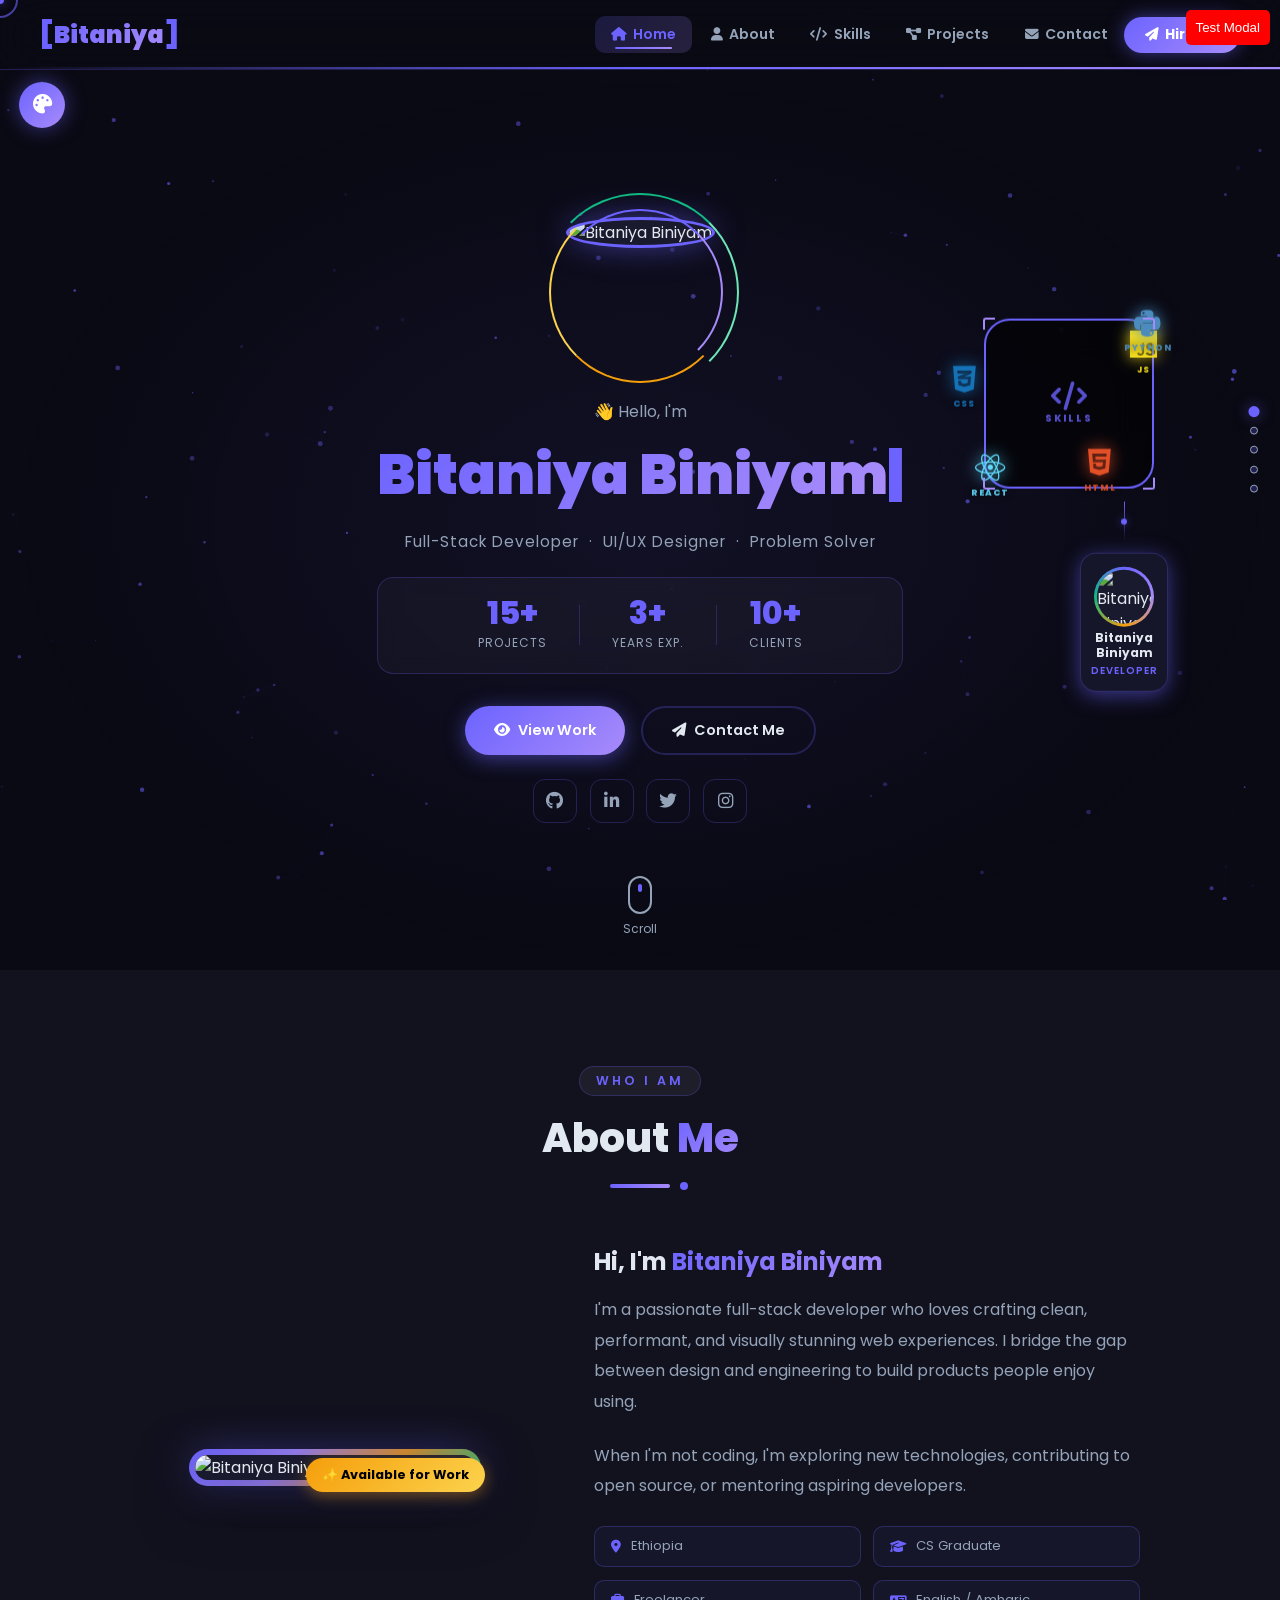
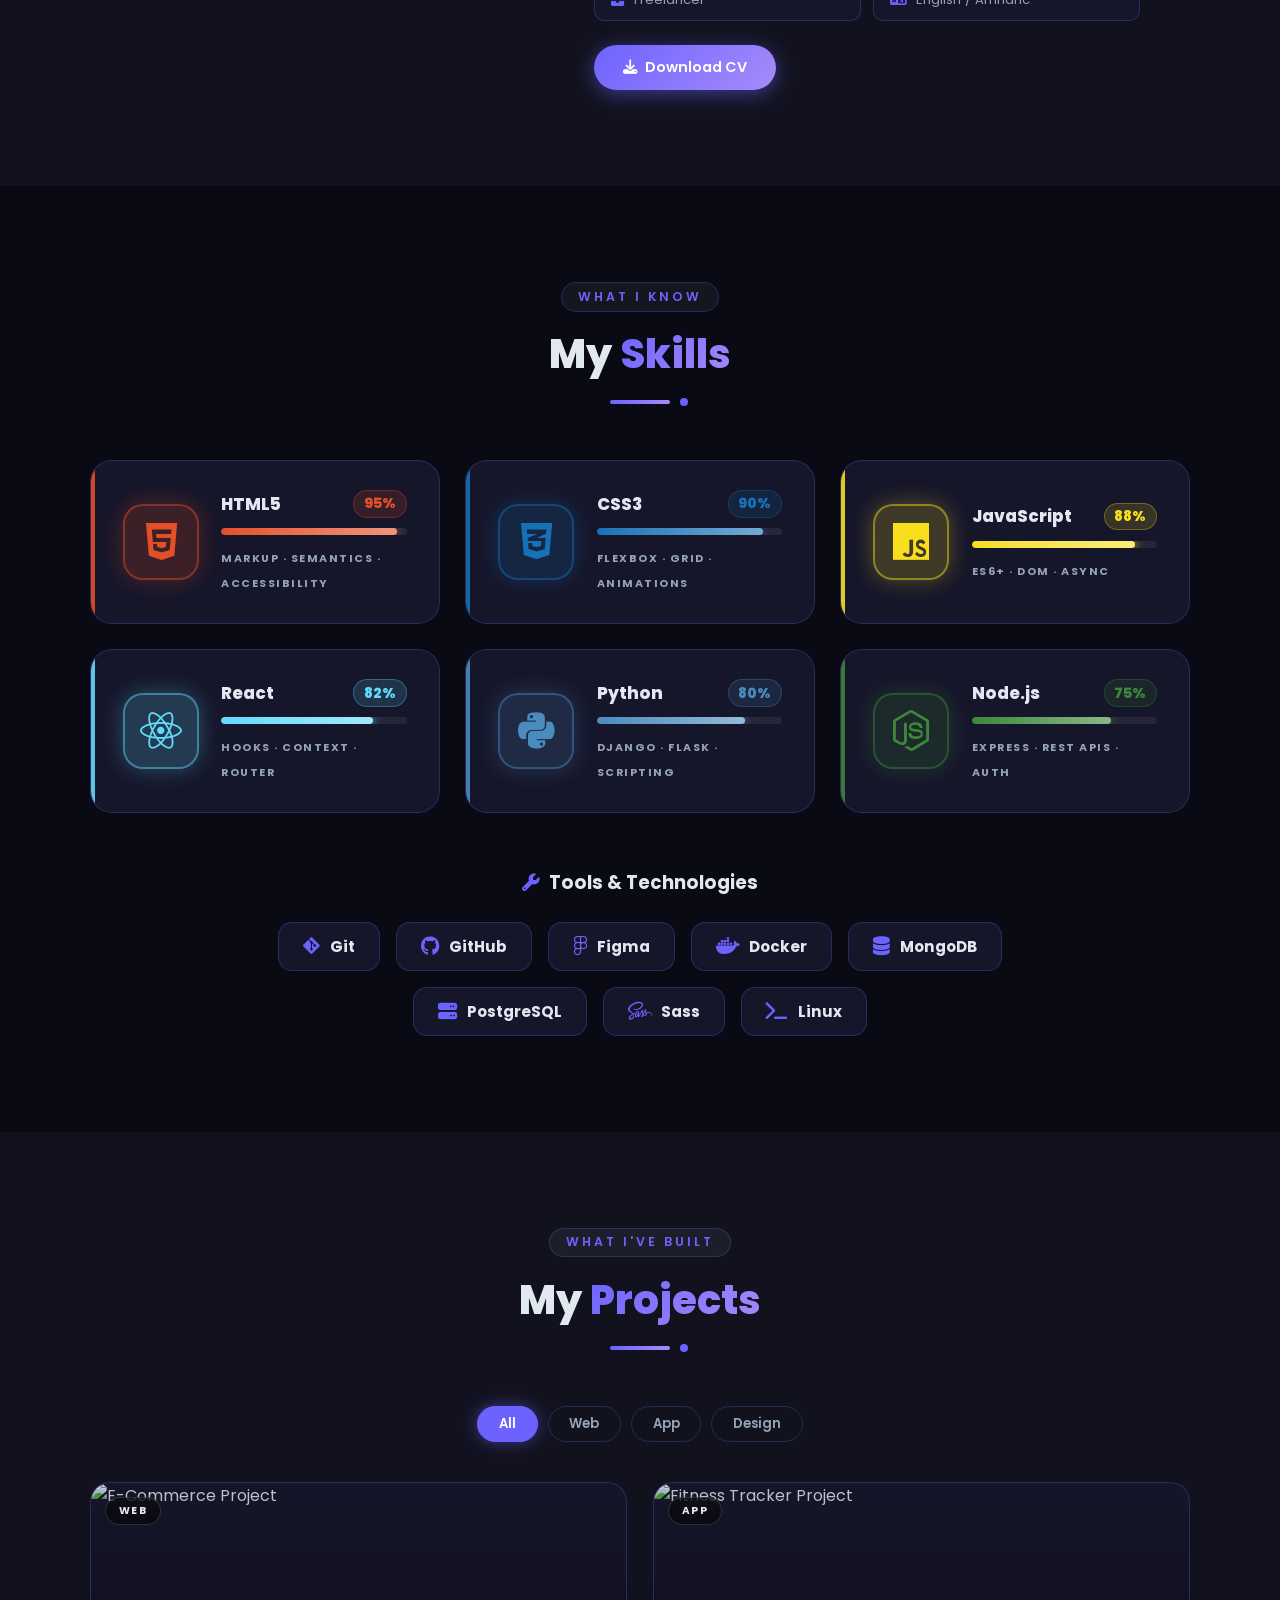
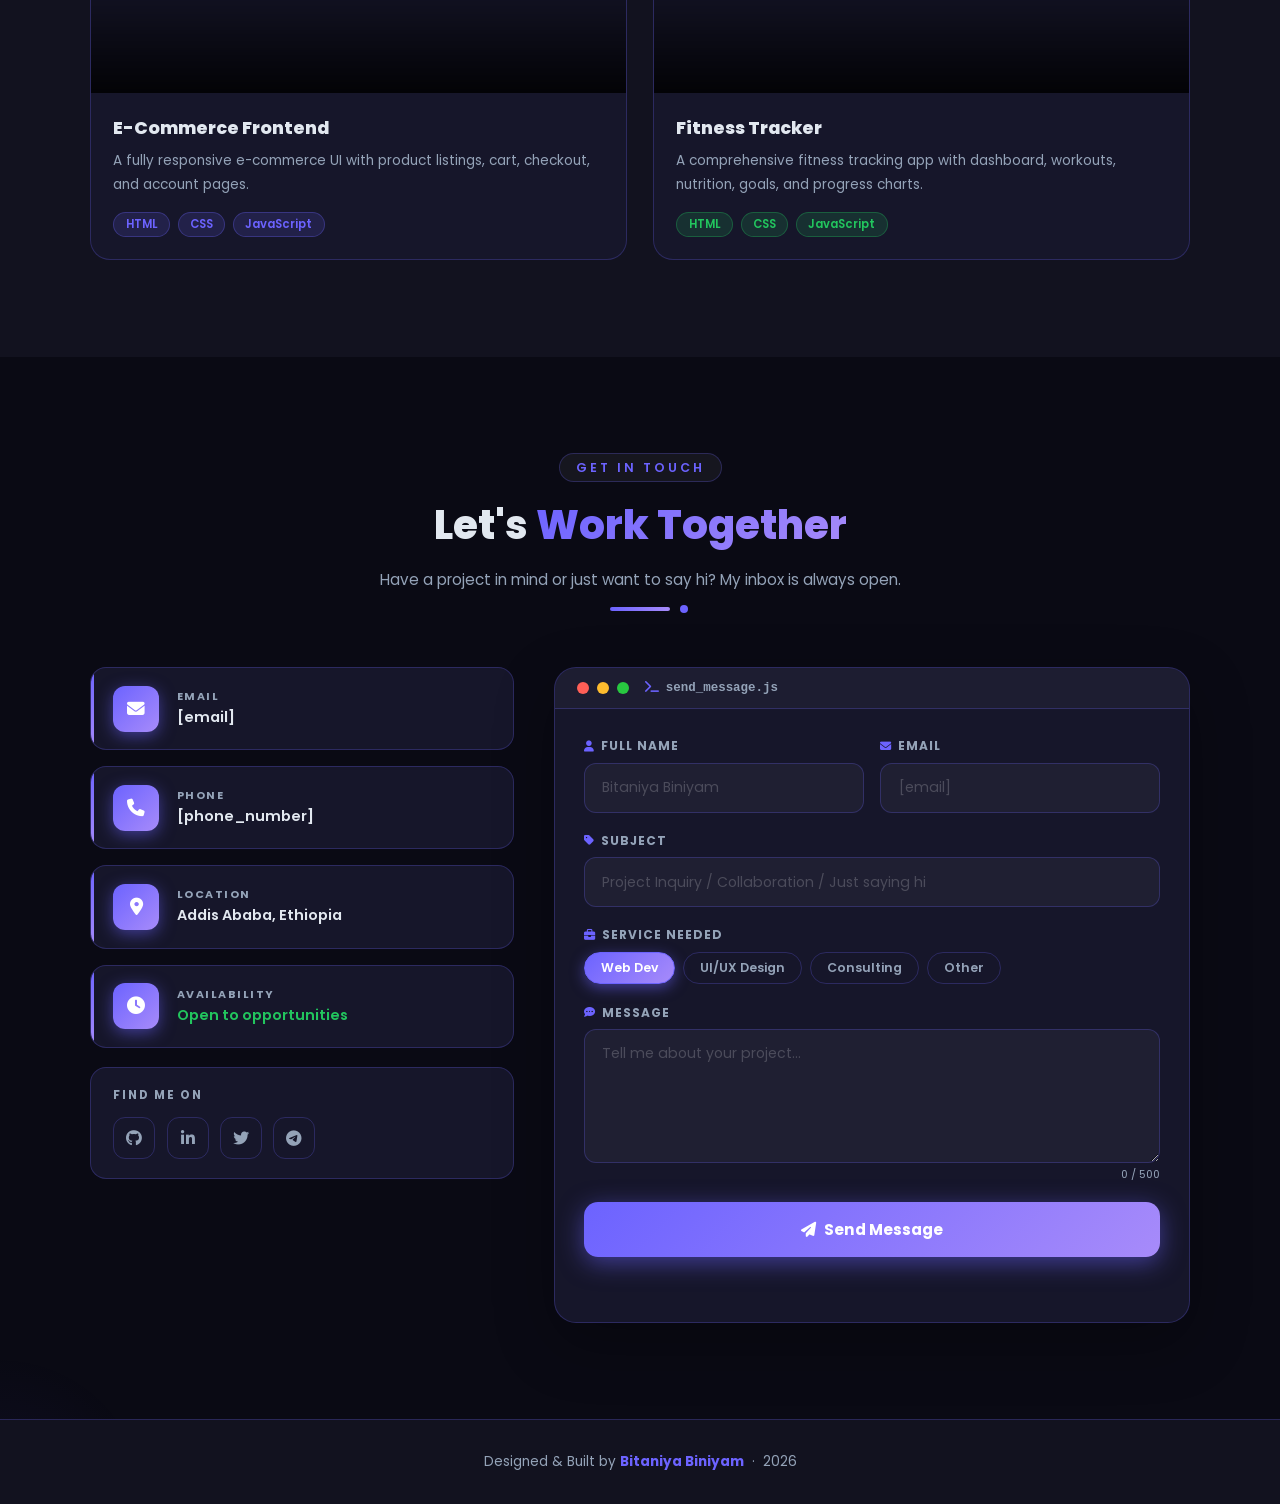
==== index.html @ 3e98990b "Add files via upload" ====
<!DOCTYPE html>
<html lang="en" data-theme="neon">
<head>
  <meta charset="UTF-8" />
  <meta name="viewport" content="width=device-width, initial-scale=1.0" />
  <title>Bitaniya Biniyam — Portfolio</title>
  <link rel="preconnect" href="https://fonts.googleapis.com" />
  <link rel="preconnect" href="https://fonts.gstatic.com" crossorigin />
  <link href="https://fonts.googleapis.com/css2?family=Poppins:wght@400;600;700;800;900&display=swap" rel="stylesheet" />
  <link rel="stylesheet" href="https://cdnjs.cloudflare.com/ajax/libs/font-awesome/6.5.0/css/all.min.css" />
  <link rel="stylesheet" href="style.css" />
  <link rel="stylesheet" href="modal-styles.css" />
</head>
<body>

  <!-- ===== CANVAS PARTICLES ===== -->
  <canvas id="canvas"></canvas>

  <!-- ===== SCROLL PROGRESS ===== -->
  <div id="scrollProgress" style="position:fixed;top:0;left:0;height:3px;background:linear-gradient(90deg,var(--p),var(--p2));z-index:9999;width:0;transition:width 0.1s;"></div>

  <!-- ===== CUSTOM CURSOR ===== -->
  <div id="cursorDot"  style="position:fixed;width:8px;height:8px;background:var(--p);border-radius:50%;pointer-events:none;z-index:99999;transform:translate(-50%,-50%);transition:transform 0.1s;"></div>
  <div id="cursorRing" style="position:fixed;width:36px;height:36px;border:2px solid var(--p);border-radius:50%;pointer-events:none;z-index:99998;transform:translate(-50%,-50%);transition:left 0.12s,top 0.12s,width 0.3s,height 0.3s;opacity:0.6;"></div>

  <!-- ===== TOAST CONTAINER ===== -->
  <div id="toastContainer" style="position:fixed;bottom:2rem;right:2rem;z-index:99999;display:flex;flex-direction:column;gap:0.6rem;"></div>

  <!-- ===== LEFT THEME PANEL ===== -->
  <div class="theme-panel">
    <button class="theme-icon-btn" id="themeIconBtn" aria-label="Toggle theme picker">
      <i class="fa fa-palette"></i>
    </button>
    <div class="theme-popup" id="themePopup">
      <div class="tp-title"><i class="fa fa-swatchbook"></i> Themes</div>
      <div class="tp-grid">
        <button class="tp-btn active" data-theme="neon">    <span style="background:#6c63ff"></span>Neon</button>
        <button class="tp-btn"        data-theme="sun">     <span style="background:#f59e0b"></span>Sun</button>
        <button class="tp-btn"        data-theme="ocean">   <span style="background:#06b6d4"></span>Ocean</button>
        <button class="tp-btn"        data-theme="rose">    <span style="background:#f43f5e"></span>Rose</button>
        <button class="tp-btn"        data-theme="forest">  <span style="background:#22c55e"></span>Forest</button>
        <button class="tp-btn"        data-theme="candy">   <span style="background:#ec4899"></span>Candy</button>
        <button class="tp-btn"        data-theme="midnight"><span style="background:#818cf8"></span>Night</button>
        <button class="tp-btn"        data-theme="aurora">  <span style="background:#34d399"></span>Aurora</button>
        <button class="tp-btn"        data-theme="fire">    <span style="background:#fb923c"></span>Fire</button>
      </div>
    </div>
  </div>

  <!-- ===== RIGHT SIDE PANEL ===== -->
  <div class="side-panel" id="sidePanel">
    <!-- Skill orbit box -->
    <div class="side-skill-rect" id="ssrBox">
      <div class="ssr-corner ssr-c1"></div>
      <div class="ssr-corner ssr-c2"></div>
      <div class="ssr-corner ssr-c3"></div>
      <div class="ssr-corner ssr-c4"></div>
      <div class="ssr-inner">
        <i class="fa fa-code ssr-center-icon"></i>
        <span class="ssr-label">Skills</span>
      </div>
      <div id="orbitContainer"></div>
    </div>
    <div class="side-gap"></div>
    <!-- Profile card -->
    <div class="side-profile">
      <div class="side-profile-ring">
        <img src="images/bitaniya.jpg" alt="Bitaniya Biniyam" class="side-profile-img" />
      </div>
      <span class="side-profile-name">Bitaniya<br>Biniyam</span>
      <span class="side-profile-role">Developer</span>
    </div>
  </div>

  <!-- ===== NAVBAR ===== -->
  <nav class="navbar" id="navbar">
    <a href="#home" class="nav-logo">
      <span class="logo-bracket">[</span>
      <span class="logo-name">Bitaniya</span>
      <span class="logo-bracket">]</span>
    </a>
    <ul class="nav-links" id="navLinks">
      <li><a href="#home"     class="nav-link active"><i class="fa fa-house"></i> Home</a></li>
      <li><a href="#about"    class="nav-link"><i class="fa fa-user"></i> About</a></li>
      <li><a href="#skills"   class="nav-link"><i class="fa fa-code"></i> Skills</a></li>
      <li><a href="#projects" class="nav-link"><i class="fa fa-diagram-project"></i> Projects</a></li>
      <li><a href="#contact"  class="nav-link"><i class="fa fa-envelope"></i> Contact</a></li>
    </ul>
    <div class="nav-right">
      <a href="#contact" class="nav-hire-btn"><i class="fa fa-paper-plane"></i><span>Hire Me</span></a>
      <button class="hamburger" id="hamburger" aria-label="Toggle menu"><i class="fa fa-bars"></i></button>
    </div>
  </nav>

  <!-- ===== HERO ===== -->
  <section class="hero section" id="home">
    <div class="hero-content reveal">
      <div class="hero-avatar">
        <div class="avatar-ring ring1"></div>
        <div class="avatar-ring ring2"></div>
        <div class="avatar-ring ring3"></div>
        <img src="images/bitaniya.jpg" alt="Bitaniya Biniyam" class="avatar-img" />
      </div>
      <p class="hero-greeting"><span class="wave">👋</span> Hello, I'm</p>
      <h1 class="hero-title">
        <span class="typed-name"></span><span class="cursor-blink">|</span>
      </h1>
      <p class="hero-sub">Full-Stack Developer &nbsp;·&nbsp; UI/UX Designer &nbsp;·&nbsp; Problem Solver</p>

      <div class="hero-stats">
        <div class="stat"><span class="stat-num" data-target="15">0</span><span>Projects</span></div>
        <div class="stat-divider"></div>
        <div class="stat"><span class="stat-num" data-target="3">0</span><span>Years Exp.</span></div>
        <div class="stat-divider"></div>
        <div class="stat"><span class="stat-num" data-target="10">0</span><span>Clients</span></div>
      </div>

      <div class="hero-actions">
        <a href="#projects" class="btn glow-btn"><i class="fa fa-eye"></i> View Work</a>
        <a href="#contact"  class="btn ghost-btn"><i class="fa fa-paper-plane"></i> Contact Me</a>
      </div>

      <div class="hero-socials">
        <a href="#" class="social-icon" aria-label="GitHub"><i class="fab fa-github"></i></a>
        <a href="#" class="social-icon" aria-label="LinkedIn"><i class="fab fa-linkedin-in"></i></a>
        <a href="#" class="social-icon" aria-label="Twitter"><i class="fab fa-twitter"></i></a>
        <a href="#" class="social-icon" aria-label="Instagram"><i class="fab fa-instagram"></i></a>
      </div>
    </div>

    <div class="scroll-indicator">
      <div class="scroll-mouse"><div class="scroll-wheel"></div></div>
      <span>Scroll</span>
    </div>
  </section>

  <!-- ===== ABOUT ===== -->
  <section class="section dark-sec" id="about">
    <div class="section-head reveal">
      <span class="sec-tag">Who I Am</span>
      <h2>About <span class="accent">Me</span></h2>
      <div class="sec-line"></div>
    </div>
    <div class="about-wrap reveal">
      <div class="about-img-wrap">
        <div class="about-img-border"></div>
        <img src="images/bitaniya.jpg" alt="Bitaniya Biniyam" class="about-img" />
        <div class="about-badge">✨ Available for Work</div>
      </div>
      <div class="about-right">
        <h3>Hi, I'm <span class="accent">Bitaniya Biniyam</span></h3>
        <p>I'm a passionate full-stack developer who loves crafting clean, performant, and visually stunning web experiences. I bridge the gap between design and engineering to build products people enjoy using.</p>
        <p>When I'm not coding, I'm exploring new technologies, contributing to open source, or mentoring aspiring developers.</p>
        <div class="about-details">
          <div class="detail-item"><i class="fa fa-map-marker-alt"></i> Ethiopia</div>
          <div class="detail-item"><i class="fa fa-graduation-cap"></i> CS Graduate</div>
          <div class="detail-item"><i class="fa fa-briefcase"></i> Freelancer</div>
          <div class="detail-item"><i class="fa fa-language"></i> English / Amharic</div>
        </div>
        <a href="#contact" class="btn glow-btn"><i class="fa fa-download"></i> Download CV</a>
      </div>
    </div>
  </section>

  <!-- ===== SKILLS ===== -->
  <section class="section" id="skills">
    <div class="section-head reveal">
      <span class="sec-tag">What I Know</span>
      <h2>My <span class="accent">Skills</span></h2>
      <div class="sec-line"></div>
    </div>

    <div class="skills-grid">
      <div class="skill-card reveal" style="--sc:#e34f26">
        <div class="sk-icon-wrap"><i class="fab fa-html5"></i></div>
        <div class="sk-info">
          <div class="sk-top"><span class="sk-name">HTML5</span><span class="sk-pct">95%</span></div>
          <div class="sk-bar-track"><div class="sk-bar-fill" data-w="95"></div></div>
          <span class="sk-tag">Markup · Semantics · Accessibility</span>
        </div>
      </div>
      <div class="skill-card reveal" style="--sc:#1572b6">
        <div class="sk-icon-wrap"><i class="fab fa-css3-alt"></i></div>
        <div class="sk-info">
          <div class="sk-top"><span class="sk-name">CSS3</span><span class="sk-pct">90%</span></div>
          <div class="sk-bar-track"><div class="sk-bar-fill" data-w="90"></div></div>
          <span class="sk-tag">Flexbox · Grid · Animations</span>
        </div>
      </div>
      <div class="skill-card reveal" style="--sc:#f7df1e">
        <div class="sk-icon-wrap"><i class="fab fa-js"></i></div>
        <div class="sk-info">
          <div class="sk-top"><span class="sk-name">JavaScript</span><span class="sk-pct">88%</span></div>
          <div class="sk-bar-track"><div class="sk-bar-fill" data-w="88"></div></div>
          <span class="sk-tag">ES6+ · DOM · Async</span>
        </div>
      </div>
      <div class="skill-card reveal" style="--sc:#61dafb">
        <div class="sk-icon-wrap"><i class="fab fa-react"></i></div>
        <div class="sk-info">
          <div class="sk-top"><span class="sk-name">React</span><span class="sk-pct">82%</span></div>
          <div class="sk-bar-track"><div class="sk-bar-fill" data-w="82"></div></div>
          <span class="sk-tag">Hooks · Context · Router</span>
        </div>
      </div>
      <div class="skill-card reveal" style="--sc:#4b8bbe">
        <div class="sk-icon-wrap"><i class="fab fa-python"></i></div>
        <div class="sk-info">
          <div class="sk-top"><span class="sk-name">Python</span><span class="sk-pct">80%</span></div>
          <div class="sk-bar-track"><div class="sk-bar-fill" data-w="80"></div></div>
          <span class="sk-tag">Django · Flask · Scripting</span>
        </div>
      </div>
      <div class="skill-card reveal" style="--sc:#3c873a">
        <div class="sk-icon-wrap"><i class="fab fa-node-js"></i></div>
        <div class="sk-info">
          <div class="sk-top"><span class="sk-name">Node.js</span><span class="sk-pct">75%</span></div>
          <div class="sk-bar-track"><div class="sk-bar-fill" data-w="75"></div></div>
          <span class="sk-tag">Express · REST APIs · Auth</span>
        </div>
      </div>
    </div>

    <!-- Tools -->
    <div class="tools-section reveal">
      <div class="tools-title"><i class="fa fa-wrench"></i> Tools &amp; Technologies</div>
      <div class="tools-grid">
        <div class="tool-tag"><i class="fab fa-git-alt"></i><span>Git</span></div>
        <div class="tool-tag"><i class="fab fa-github"></i><span>GitHub</span></div>
        <div class="tool-tag"><i class="fab fa-figma"></i><span>Figma</span></div>
        <div class="tool-tag"><i class="fab fa-docker"></i><span>Docker</span></div>
        <div class="tool-tag"><i class="fa fa-database"></i><span>MongoDB</span></div>
        <div class="tool-tag"><i class="fa fa-server"></i><span>PostgreSQL</span></div>
        <div class="tool-tag"><i class="fab fa-sass"></i><span>Sass</span></div>
        <div class="tool-tag"><i class="fa fa-terminal"></i><span>Linux</span></div>
      </div>
    </div>
  </section>

  <!-- ===== PROJECTS ===== -->
  <section class="section dark-sec" id="projects">
    <div class="section-head reveal">
      <span class="sec-tag">What I've Built</span>
      <h2>My <span class="accent">Projects</span></h2>
      <div class="sec-line"></div>
    </div>

    <div class="proj-filters reveal">
      <button class="pf-btn active" data-filter="all">All</button>
      <button class="pf-btn" data-filter="web">Web</button>
      <button class="pf-btn" data-filter="app">App</button>
      <button class="pf-btn" data-filter="design">Design</button>
    </div>

    <div class="projects-grid">
      <div class="proj-card reveal" data-cat="web">
        <div class="proj-img-wrap">
          <img class="proj-real-img" src="https://images.unsplash.com/photo-1556742049-0cfed4f6a45d?w=800&q=80" alt="E-Commerce Project" />
          <div class="proj-img-shine"></div>
          <div class="proj-overlay"></div>
          <span class="proj-cat-label">Web</span>
          <div class="proj-hover-actions">
            <a href="ecommerce-frontend/index.html" class="proj-live-btn"><i class="fa fa-eye"></i> Live Demo</a>
          </div>
        </div>
        <div style="padding:1.4rem;">
          <h3 style="font-size:1.1rem;font-weight:800;color:var(--text);margin-bottom:0.5rem;">E-Commerce Frontend</h3>
          <p style="color:var(--muted);font-size:0.85rem;line-height:1.7;margin-bottom:1rem;">A fully responsive e-commerce UI with product listings, cart, checkout, and account pages.</p>
          <div style="display:flex;gap:0.5rem;flex-wrap:wrap;">
            <span style="padding:0.2rem 0.7rem;background:rgba(108,99,255,0.15);border:1px solid rgba(108,99,255,0.3);border-radius:50px;font-size:0.72rem;color:var(--p);font-weight:600;">HTML</span>
            <span style="padding:0.2rem 0.7rem;background:rgba(108,99,255,0.15);border:1px solid rgba(108,99,255,0.3);border-radius:50px;font-size:0.72rem;color:var(--p);font-weight:600;">CSS</span>
            <span style="padding:0.2rem 0.7rem;background:rgba(108,99,255,0.15);border:1px solid rgba(108,99,255,0.3);border-radius:50px;font-size:0.72rem;color:var(--p);font-weight:600;">JavaScript</span>
          </div>
        </div>
      </div>

      <div class="proj-card reveal" data-cat="app">
        <div class="proj-img-wrap">
          <img class="proj-real-img" src="https://images.unsplash.com/photo-1571019613454-1cb2f99b2d8b?w=800&q=80" alt="Fitness Tracker Project" />
          <div class="proj-img-shine"></div>
          <div class="proj-overlay"></div>
          <span class="proj-cat-label">App</span>
          <div class="proj-hover-actions">
            <a href="fitness tracker/index.html" class="proj-live-btn"><i class="fa fa-eye"></i> Live Demo</a>
          </div>
        </div>
        <div style="padding:1.4rem;">
          <h3 style="font-size:1.1rem;font-weight:800;color:var(--text);margin-bottom:0.5rem;">Fitness Tracker</h3>
          <p style="color:var(--muted);font-size:0.85rem;line-height:1.7;margin-bottom:1rem;">A comprehensive fitness tracking app with dashboard, workouts, nutrition, goals, and progress charts.</p>
          <div style="display:flex;gap:0.5rem;flex-wrap:wrap;">
            <span style="padding:0.2rem 0.7rem;background:rgba(34,197,94,0.15);border:1px solid rgba(34,197,94,0.3);border-radius:50px;font-size:0.72rem;color:#22c55e;font-weight:600;">HTML</span>
            <span style="padding:0.2rem 0.7rem;background:rgba(34,197,94,0.15);border:1px solid rgba(34,197,94,0.3);border-radius:50px;font-size:0.72rem;color:#22c55e;font-weight:600;">CSS</span>
            <span style="padding:0.2rem 0.7rem;background:rgba(34,197,94,0.15);border:1px solid rgba(34,197,94,0.3);border-radius:50px;font-size:0.72rem;color:#22c55e;font-weight:600;">JavaScript</span>
          </div>
        </div>
      </div>
    </div>
  </section>

  <!-- ===== CONTACT ===== -->
  <section class="section" id="contact">
    <div class="section-head reveal">
      <span class="sec-tag">Get In Touch</span>
      <h2>Let's <span class="accent">Work Together</span></h2>
      <p style="color:var(--muted);margin-top:0.8rem;font-size:0.95rem;">Have a project in mind or just want to say hi? My inbox is always open.</p>
      <div class="sec-line"></div>
    </div>

    <div class="contact-wrap">

      <!-- LEFT — info cards -->
      <div class="contact-left reveal">
        <div class="contact-info-card">
          <div class="ci-icon"><i class="fa fa-envelope"></i></div>
          <div class="ci-body">
            <span class="ci-label">Email</span>
            <a href="mailto:[email]" class="ci-value">[email]</a>
          </div>
        </div>
        <div class="contact-info-card">
          <div class="ci-icon"><i class="fa fa-phone"></i></div>
          <div class="ci-body">
            <span class="ci-label">Phone</span>
            <a href="tel:[phone_number]" class="ci-value">[phone_number]</a>
          </div>
        </div>
        <div class="contact-info-card">
          <div class="ci-icon"><i class="fa fa-map-marker-alt"></i></div>
          <div class="ci-body">
            <span class="ci-label">Location</span>
            <span class="ci-value">Addis Ababa, Ethiopia</span>
          </div>
        </div>
        <div class="contact-info-card">
          <div class="ci-icon"><i class="fa fa-clock"></i></div>
          <div class="ci-body">
            <span class="ci-label">Availability</span>
            <span class="ci-value" style="color:#22c55e;">Open to opportunities</span>
          </div>
        </div>

        <!-- Social links -->
        <div class="contact-socials">
          <span class="cs-label">Find me on</span>
          <div class="cs-icons">
            <a href="#" class="cs-icon" aria-label="GitHub"   ><i class="fab fa-github"></i></a>
            <a href="#" class="cs-icon" aria-label="LinkedIn" ><i class="fab fa-linkedin-in"></i></a>
            <a href="#" class="cs-icon" aria-label="Twitter"  ><i class="fab fa-twitter"></i></a>
            <a href="#" class="cs-icon" aria-label="Telegram" ><i class="fab fa-telegram"></i></a>
          </div>
        </div>
      </div>

      <!-- RIGHT — form -->
      <div class="contact-right reveal">
        <div class="contact-form-card">
          <div class="cfc-header">
            <div class="cfc-dot red"></div><div class="cfc-dot yellow"></div><div class="cfc-dot green"></div>
            <span class="cfc-title"><i class="fa fa-terminal"></i> send_message.js</span>
          </div>

          <form id="contactForm" class="cfc-form" novalidate>
            <div class="cf-row">
              <div class="cf-group">
                <label for="fname" class="cf-label"><i class="fa fa-user"></i> Full Name</label>
                <input id="fname" type="text" class="cf-input" placeholder="Bitaniya Biniyam" required />
              </div>
              <div class="cf-group">
                <label for="femail" class="cf-label"><i class="fa fa-envelope"></i> Email</label>
                <input id="femail" type="email" class="cf-input" placeholder="[email]" required />
              </div>
            </div>

            <div class="cf-group">
              <label for="fsubject" class="cf-label"><i class="fa fa-tag"></i> Subject</label>
              <input id="fsubject" type="text" class="cf-input" placeholder="Project Inquiry / Collaboration / Just saying hi" />
            </div>

            <div class="cf-group">
              <label class="cf-label"><i class="fa fa-briefcase"></i> Service Needed</label>
              <div class="cf-chips">
                <button type="button" class="cf-chip active">Web Dev</button>
                <button type="button" class="cf-chip">UI/UX Design</button>
                <button type="button" class="cf-chip">Consulting</button>
                <button type="button" class="cf-chip">Other</button>
              </div>
            </div>

            <div class="cf-group">
              <label for="fmessage" class="cf-label"><i class="fa fa-comment-dots"></i> Message</label>
              <textarea id="fmessage" class="cf-input cf-textarea" rows="5" placeholder="Tell me about your project..." required></textarea>
              <span class="cf-char-count" id="charCount">0 / 500</span>
            </div>

            <button type="submit" class="cf-submit">
              <span class="cf-submit-text"><i class="fa fa-paper-plane"></i> Send Message</span>
              <span class="cf-submit-sending" style="display:none;"><i class="fa fa-spinner fa-spin"></i> Sending...</span>
            </button>
            <p id="formMsg" class="cf-msg"></p>
          </form>
        </div>
      </div>

    </div>
  </section>

  <!-- ===== FOOTER ===== -->
  <footer style="text-align:center;padding:2rem;background:var(--bg2);border-top:1px solid var(--border);color:var(--muted);font-size:0.85rem;position:relative;z-index:1;">
    <p>Designed &amp; Built by <span style="color:var(--p);font-weight:700;">Bitaniya Biniyam</span> &nbsp;·&nbsp; <span id="year"></span></p>
  </footer>

  <script>document.getElementById('year').textContent = new Date().getFullYear();</script>
  <script src="script.js"></script>
</body>
</html>
---- style.css ----
/* ===== THEMES ===== */
[data-theme="neon"] {
  --p:#6c63ff; --p2:#a78bfa; --bg:#0a0a14; --bg2:#12121f;
  --bg3:#1a1a2e; --card:#16162a; --text:#e2e8f0; --muted:#94a3b8;
  --border:rgba(108,99,255,0.25); --glow:rgba(108,99,255,0.5);
}
[data-theme="sun"] {
  --p:#f59e0b; --p2:#fbbf24; --bg:#0f0a00; --bg2:#1a1200;
  --bg3:#241a00; --card:#1e1600; --text:#fef3c7; --muted:#d97706;
  --border:rgba(245,158,11,0.25); --glow:rgba(245,158,11,0.5);
}
[data-theme="ocean"] {
  --p:#06b6d4; --p2:#67e8f9; --bg:#00080f; --bg2:#001220;
  --bg3:#001a2e; --card:#001530; --text:#e0f7ff; --muted:#7dd3fc;
  --border:rgba(6,182,212,0.25); --glow:rgba(6,182,212,0.5);
}
[data-theme="rose"] {
  --p:#f43f5e; --p2:#fb7185; --bg:#0f0008; --bg2:#1a0010;
  --bg3:#250018; --card:#1e0015; --text:#ffe4e6; --muted:#fda4af;
  --border:rgba(244,63,94,0.25); --glow:rgba(244,63,94,0.5);
}
[data-theme="forest"] {
  --p:#22c55e; --p2:#86efac; --bg:#000f05; --bg2:#001a0a;
  --bg3:#002510; --card:#001e0c; --text:#dcfce7; --muted:#86efac;
  --border:rgba(34,197,94,0.25); --glow:rgba(34,197,94,0.5);
}
[data-theme="candy"] {
  --p:#ec4899; --p2:#f9a8d4; --bg:#0f0010; --bg2:#1a0020;
  --bg3:#250030; --card:#1e0028; --text:#fce7f3; --muted:#f9a8d4;
  --border:rgba(236,72,153,0.25); --glow:rgba(236,72,153,0.5);
}
[data-theme="midnight"] {
  --p:#818cf8; --p2:#c7d2fe; --bg:#020617; --bg2:#0f172a;
  --bg3:#1e293b; --card:#0f172a; --text:#e2e8f0; --muted:#94a3b8;
  --border:rgba(129,140,248,0.25); --glow:rgba(129,140,248,0.5);
}
[data-theme="aurora"] {
  --p:#34d399; --p2:#6ee7b7; --bg:#00100a; --bg2:#001a12;
  --bg3:#00261a; --card:#001e14; --text:#d1fae5; --muted:#6ee7b7;
  --border:rgba(52,211,153,0.25); --glow:rgba(52,211,153,0.5);
}
[data-theme="fire"] {
  --p:#fb923c; --p2:#fbbf24; --bg:#0f0500; --bg2:#1a0a00;
  --bg3:#261200; --card:#1e0e00; --text:#fff7ed; --muted:#fdba74;
  --border:rgba(251,146,60,0.25); --glow:rgba(251,146,60,0.5);
}

/* ===== RESET & BASE ===== */
*, *::before, *::after { margin:0; padding:0; box-sizing:border-box; }
html { scroll-behavior:smooth; }
body {
  font-family:'Poppins',sans-serif;
  background:var(--bg);
  color:var(--text);
  overflow-x:hidden;
  transition: background 0.5s, color 0.5s;
}

/* ===== CANVAS ===== */
#canvas { position:fixed; top:0; left:0; width:100%; height:100%; z-index:0; pointer-events:none; }

/* ===== LEFT THEME PANEL — left side, below navbar ===== */
.theme-panel {
  position: fixed;
  left: 1.2rem;
  top: 82px;
  z-index: 999;
  display: flex;
  flex-direction: column;
  align-items: flex-start;
  gap: 0.5rem;
  overflow: visible;
}

.theme-icon-btn {
  width: 46px; height: 46px;
  border-radius: 50%;
  background: linear-gradient(135deg, var(--p), var(--p2));
  border: none; color: #fff;
  font-size: 1.2rem; cursor: pointer;
  box-shadow: 0 0 20px var(--glow);
  transition: all 0.3s;
  animation: pulseIcon 2.5s ease-in-out infinite;
  position: relative; z-index: 2;
}
@keyframes pulseIcon {
  0%,100% { box-shadow: 0 0 12px var(--glow); }
  50%      { box-shadow: 0 0 30px var(--glow), 0 0 60px var(--glow); }
}
.theme-icon-btn:hover { transform: scale(1.12) rotate(15deg); }

/* popup panel — opens downward from top-left */
.theme-popup {
  position: absolute;
  left: 0;
  top: 56px;
  transform: scaleY(0);
  transform-origin: top center;
  background: var(--card);
  border: 1px solid var(--border);
  border-radius: 16px;
  padding: 1rem;
  min-width: 200px;
  opacity: 0;
  pointer-events: none;
  transition: transform 0.35s cubic-bezier(0.34,1.56,0.64,1), opacity 0.3s;
  box-shadow: 0 8px 40px rgba(0,0,0,0.5), 0 0 20px var(--glow);
}
.theme-popup.open {
  transform: scaleY(1);
  opacity: 1;
  pointer-events: all;
}

.tp-title {
  font-size: 0.68rem;
  font-weight: 700;
  color: var(--p);
  text-transform: uppercase;
  letter-spacing: 2px;
  margin-bottom: 0.7rem;
  display: flex;
  align-items: center;
  gap: 0.4rem;
}
.tp-title::before {
  content: '';
  display: inline-block;
  width: 8px; height: 8px;
  border-radius: 50%;
  background: var(--p);
  box-shadow: 0 0 8px var(--glow);
}

.tp-grid {
  display: grid;
  grid-template-columns: 1fr 1fr 1fr;
  gap: 0.4rem;
}

.tp-btn {
  display: flex;
  flex-direction: column;
  align-items: center;
  gap: 3px;
  padding: 0.45rem 0.3rem;
  border-radius: 10px;
  border: 1px solid var(--border);
  background: transparent;
  color: var(--muted);
  font-size: 0.68rem;
  font-weight: 600;
  font-family: 'Poppins', sans-serif;
  cursor: pointer;
  transition: all 0.2s;
  white-space: nowrap;
}
.tp-btn span {
  width: 18px; height: 18px;
  border-radius: 50%;
  display: block;
  box-shadow: 0 0 6px currentColor;
}
.tp-btn:hover {
  border-color: var(--p);
  color: var(--text);
  transform: translateY(-2px);
  background: rgba(255,255,255,0.04);
}
.tp-btn.active {
  background: var(--p);
  border-color: var(--p);
  color: #fff;
  box-shadow: 0 0 12px var(--glow);
}
.tp-btn.active span {
  box-shadow: 0 0 8px #fff;
}

/* ===== RIGHT SIDE PANEL — home section only (JS toggles .hidden) ===== */
.side-panel {
  position: fixed;
  right: 1rem;
  top: 50%;
  transform: translateY(-50%);
  z-index: 9999;
  display: flex;
  flex-direction: column;
  align-items: center;
  gap: 0;
  overflow: visible;
  transition: opacity 0.5s, transform 0.5s;
  /* push left enough for outer orbit (138px) + icon width */
  margin-right: 0;
}
.side-panel.hidden {
  opacity: 0;
  pointer-events: none;
  transform: translateY(-50%) translateX(30px);
}

/* explicit gap between skill rect and profile card */
.side-gap {
  height: 2.5rem;
  width: 1px;
  background: linear-gradient(to bottom, var(--p), transparent);
  margin: 0.2rem 0;
  position: relative;
}
.side-gap::after {
  content: '';
  position: absolute;
  top: 50%; left: 50%;
  transform: translate(-50%, -50%);
  width: 6px; height: 6px;
  border-radius: 50%;
  background: var(--p);
  box-shadow: 0 0 8px var(--glow);
}

/* hide old theme-toggle-btn and theme-bar */
.theme-toggle-btn { display: none; }
.theme-bar        { display: none; }

/* ===== NAVBAR ===== */
.navbar {
  position: sticky; top: 0; z-index: 1000;
  display: flex; align-items: center; justify-content: space-between;
  padding: 0 2.5rem; height: 70px;
  background: rgba(10,10,20,0.9);
  backdrop-filter: blur(24px);
  border-bottom: 1px solid var(--border);
  transition: all 0.4s;
}
.navbar.scrolled {
  height: 60px;
  box-shadow: 0 4px 30px var(--glow);
  background: rgba(10,10,20,0.97);
}
/* animated gradient line at very bottom of navbar */
.navbar::after {
  content: '';
  position: absolute;
  bottom: 0; left: 0; right: 0;
  height: 2px;
  background: linear-gradient(90deg, transparent, var(--p), var(--p2), var(--p), transparent);
  background-size: 200%;
  animation: navLine 3s linear infinite;
}
@keyframes navLine { 0%{background-position:0%} 100%{background-position:200%} }

.nav-logo {
  display: flex; align-items: center;
  font-size: 1.5rem; font-weight: 900;
  text-decoration: none;
  gap: 1px;
}
.logo-bracket { color: var(--p); font-size: 1.6rem; }
.logo-name {
  background: linear-gradient(135deg, var(--p), var(--p2));
  -webkit-background-clip: text; -webkit-text-fill-color: transparent;
  background-clip: text;
}

.nav-links { list-style: none; display: flex; gap: 0.2rem; margin-left: auto; }
.nav-link {
  display: flex; align-items: center; gap: 0.4rem;
  color: var(--muted); text-decoration: none;
  padding: 0.5rem 1rem; border-radius: 10px;
  font-size: 0.88rem; font-weight: 600;
  transition: all 0.3s; position: relative;
}
/* pill background */
.nav-link::before {
  content: '';
  position: absolute; inset: 0;
  border-radius: 10px;
  background: linear-gradient(135deg, var(--p), var(--p2));
  opacity: 0; transform: scale(0.85);
  transition: all 0.3s; z-index: -1;
}
.nav-link:hover::before, .nav-link.active::before {
  opacity: 0.18; transform: scale(1);
}
/* bottom accent line */
.nav-link::after {
  content: '';
  position: absolute; bottom: 4px; left: 50%;
  transform: translateX(-50%);
  width: 0; height: 2px;
  background: linear-gradient(90deg, var(--p), var(--p2));
  border-radius: 2px; transition: width 0.3s;
}
.nav-link:hover::after, .nav-link.active::after { width: 60%; }
.nav-link:hover, .nav-link.active { color: var(--p); }
.nav-link i { font-size: 0.85rem; }

/* colorful nav links when scrolled */
.navbar.scrolled .nav-links li:nth-child(1) .nav-link { color: #ff6b6b; }
.navbar.scrolled .nav-links li:nth-child(2) .nav-link { color: #06b6d4; }
.navbar.scrolled .nav-links li:nth-child(3) .nav-link { color: #f7df1e; }
.navbar.scrolled .nav-links li:nth-child(4) .nav-link { color: #61dafb; }
.navbar.scrolled .nav-links li:nth-child(5) .nav-link { color: #10b981; }
.navbar.scrolled .nav-links li .nav-link.active,
.navbar.scrolled .nav-links li .nav-link:hover { color: #fff; }
.navbar.scrolled .nav-links li .nav-link.active::before,
.navbar.scrolled .nav-links li .nav-link:hover::before { opacity: 0.3; transform: scale(1); }

.nav-hire-btn {
  display: flex; align-items: center; gap: 0.4rem;
  padding: 0.5rem 1.3rem; border-radius: 50px;
  background: linear-gradient(135deg, var(--p), var(--p2));
  color: #fff; text-decoration: none;
  font-size: 0.85rem; font-weight: 700;
  box-shadow: 0 0 18px var(--glow);
  transition: all 0.3s;
  position: relative; overflow: hidden;
}
.nav-hire-btn::after {
  content: '';
  position: absolute; inset: 0;
  background: linear-gradient(135deg, var(--p2), var(--p));
  opacity: 0; transition: opacity 0.3s;
}
.nav-hire-btn:hover { transform: translateY(-2px); box-shadow: 0 0 30px var(--glow); }
.nav-hire-btn:hover::after { opacity: 1; }
.nav-hire-btn span, .nav-hire-btn i { position: relative; z-index: 1; }

.nav-right { display: flex; align-items: center; gap: 1rem; }
.hamburger { display: none; background: none; border: none; color: var(--text); font-size: 1.3rem; cursor: pointer; }

/* ===== HERO ===== */
.hero {
  min-height:100vh; display:flex; align-items:center; justify-content:center;
  text-align:center; padding:2rem; position:relative; overflow:hidden;
  background:radial-gradient(ellipse at 50% 50%, rgba(108,99,255,0.08) 0%, transparent 70%);
}

/* ===== ENHANCED SIDE SKILL RECTANGLE — DOM orbit ===== */
.side-skill-rect {
  position: relative;
  width: 170px;
  height: 170px;
  border-radius: 26px;
  border: 2px solid var(--p);
  background: rgba(0, 0, 0, 0.6);
  backdrop-filter: blur(20px);
  /* extra space around for orbiting icons */
  margin-top: 110px;
  margin-right: 110px;
  margin-bottom: 10px;
  flex-shrink: 0;
  animation: ssrPulse 2.5s ease-in-out infinite;
  overflow: visible;
}

/* orbit container — centered on box */
#orbitContainer {
  position: absolute;
  top: 50%;
  left: 50%;
  transform: translate(-50%, -50%);
  width: 0;
  height: 0;
  pointer-events: none;
  z-index: 5;
}

/* each orbiting icon node */
.orbit-node {
  position: absolute;
  display: flex;
  flex-direction: column;
  align-items: center;
  gap: 3px;
  transform: translate(-50%, -50%);
  pointer-events: none;
}
.orbit-node i {
  font-size: 1.9rem;
  filter: drop-shadow(0 0 8px currentColor);
  transition: transform 0.3s;
}
.orbit-node span {
  font-size: 0.55rem;
  font-weight: 800;
  color: #fff;
  text-transform: uppercase;
  letter-spacing: 1px;
  opacity: 0.9;
  white-space: nowrap;
  text-shadow: 0 0 8px rgba(0,0,0,0.9);
}

@keyframes ssrPulse {
  0%, 100% { box-shadow: 0 0 10px var(--glow), 0 0 22px var(--glow); border-color: var(--p); }
  50%       { box-shadow: 0 0 28px var(--glow), 0 0 55px var(--glow); border-color: var(--p2); }
}

/* animated corner L-brackets */
.ssr-corner {
  position: absolute;
  width: 12px; height: 12px;
  border-color: var(--p2);
  border-style: solid;
  animation: cornerBlink 1.5s ease-in-out infinite alternate;
  z-index: 6;
}
.ssr-c1 { top: -3px; left: -3px;  border-width: 2px 0 0 2px; border-radius: 3px 0 0 0; }
.ssr-c2 { top: -3px; right: -3px; border-width: 2px 2px 0 0; border-radius: 0 3px 0 0; animation-delay: 0.4s; }
.ssr-c3 { bottom: -3px; left: -3px;  border-width: 0 0 2px 2px; border-radius: 0 0 0 3px; animation-delay: 0.8s; }
.ssr-c4 { bottom: -3px; right: -3px; border-width: 0 2px 2px 0; border-radius: 0 0 3px 0; animation-delay: 1.2s; }

@keyframes cornerBlink {
  from { opacity: 1; box-shadow: 0 0 6px var(--glow); }
  to   { opacity: 0.3; box-shadow: 0 0 14px var(--glow); }
}

/* center label */
.ssr-inner {
  position: absolute;
  inset: 0;
  display: flex;
  flex-direction: column;
  align-items: center;
  justify-content: center;
  gap: 2px;
  pointer-events: none;
  z-index: 7;
}
.ssr-center-icon {
  font-size: 1.8rem;
  color: var(--p);
  opacity: 0.8;
  animation: ssrIconPop 3s ease-in-out infinite;
}
.ssr-label {
  font-size: 0.6rem;
  font-weight: 800;
  color: var(--p);
  text-transform: uppercase;
  letter-spacing: 2px;
  opacity: 0.8;
}
@keyframes ssrIconPop {
  0%, 100% { transform: scale(1); opacity: 0.7; }
  50%       { transform: scale(1.2); opacity: 1; }
}

/* ===== SIDE PROFILE (below theme panel) ===== */
.side-profile {
  display:flex; flex-direction:column; align-items:center; gap:4px;
  background:var(--card); border:1px solid var(--border);
  border-radius:16px; padding:0.8rem 0.6rem;
  margin-top:0.5rem;
  box-shadow:0 4px 20px var(--glow);
  animation:profileGlow 3s ease-in-out infinite;
}
@keyframes profileGlow {
  0%,100%{ box-shadow:0 4px 15px var(--glow); }
  50%{     box-shadow:0 4px 30px var(--glow); }
}
.side-profile-ring {
  width:60px; height:60px; border-radius:50%;
  padding:3px;
  background:conic-gradient(var(--p), var(--p2), #f59e0b, #10b981, var(--p));
  animation:spin 4s linear infinite;
}
.side-profile-img {
  width:100%; height:100%; border-radius:50%;
  object-fit:cover; background:var(--bg3);
  display:block;
}
.side-profile-name {
  font-size:0.75rem; font-weight:700; color:var(--text);
  text-align:center; line-height:1.2;
}
.side-profile-role {
  font-size:0.62rem; color:var(--p); font-weight:600;
  text-transform:uppercase; letter-spacing:1px;
}

/* Hero Avatar */
.hero-content { position:relative; z-index:1; max-width:700px; }
.hero-avatar { position:relative; width:150px; height:150px; margin:0 auto 2rem; }
.avatar-ring {
  position:absolute; border-radius:50%; border:2px solid transparent;
  animation:spin 8s linear infinite;
}
.ring1 { inset:-8px;  border-top-color:var(--p);  border-right-color:var(--p2); animation-duration:4s; }
.ring2 { inset:-16px; border-bottom-color:#f59e0b; border-left-color:#fcd34d;   animation-duration:6s; animation-direction:reverse; }
.ring3 { inset:-24px; border-top-color:#10b981;   border-right-color:#6ee7b7;   animation-duration:8s; }
@keyframes spin { to{transform:rotate(360deg)} }
.avatar-img {
  width:100%; height:100%; border-radius:50%;
  background:var(--bg3); border:3px solid var(--p);
  box-shadow:0 0 30px var(--glow);
}
.hero-greeting { color:var(--muted); font-size:1rem; margin-bottom:0.5rem; }
.wave { display:inline-block; animation:wave 2s infinite; transform-origin:70% 70%; }
@keyframes wave {
  0%,100%{transform:rotate(0deg)} 20%{transform:rotate(25deg)}
  40%{transform:rotate(-10deg)} 60%{transform:rotate(20deg)} 80%{transform:rotate(-5deg)}
}
.hero-title {
  font-size:3.5rem; font-weight:900; min-height:5rem;
  background:linear-gradient(135deg,var(--p),var(--p2),#f59e0b,#10b981);
  background-size:300%; -webkit-background-clip:text;
  -webkit-text-fill-color:transparent; background-clip:text;
  animation:gradShift 4s ease infinite;
}
@keyframes gradShift { 0%,100%{background-position:0%} 50%{background-position:100%} }
.cursor-blink { -webkit-text-fill-color:var(--p); animation:blink 0.8s infinite; }
@keyframes blink { 0%,100%{opacity:1} 50%{opacity:0} }
.hero-sub { color:var(--muted); font-size:0.95rem; margin:0.8rem 0 1.5rem; letter-spacing:1px; }

/* Stats */
.hero-stats {
  display:flex; align-items:center; justify-content:center; gap:2rem;
  margin-bottom:2rem; padding:1.2rem 2rem;
  background:rgba(255,255,255,0.03); border:1px solid var(--border);
  border-radius:16px; backdrop-filter:blur(10px);
}
.stat { text-align:center; }
.stat-num { display:block; font-size:2rem; font-weight:800; color:var(--p); line-height:1; }
.stat span:last-child { font-size:0.75rem; color:var(--muted); text-transform:uppercase; letter-spacing:1px; }
.stat-divider { width:1px; height:40px; background:var(--border); }

/* Hero Actions */
.hero-actions { display:flex; gap:1rem; justify-content:center; flex-wrap:wrap; margin-bottom:1.5rem; }
.hero-socials { display:flex; gap:0.8rem; justify-content:center; }
.social-icon {
  width:44px; height:44px; border-radius:12px;
  border:1px solid var(--border); display:flex; align-items:center; justify-content:center;
  color:var(--muted); text-decoration:none; font-size:1.1rem;
  transition:all 0.3s;
}
.social-icon:hover {
  background:var(--p); border-color:var(--p); color:#fff;
  transform:translateY(-4px); box-shadow:0 8px 20px var(--glow);
}

/* Scroll Indicator */
.scroll-indicator {
  position:absolute; bottom:2rem; left:50%; transform:translateX(-50%);
  display:flex; flex-direction:column; align-items:center; gap:0.4rem;
  color:var(--muted); font-size:0.75rem; animation:scrollBounce 2s infinite;
}
.scroll-mouse {
  width:24px; height:38px; border:2px solid var(--muted);
  border-radius:12px; display:flex; justify-content:center; padding-top:6px;
}
.scroll-wheel {
  width:4px; height:8px; background:var(--p); border-radius:2px;
  animation:scrollWheel 1.5s infinite;
}
@keyframes scrollWheel { 0%{transform:translateY(0);opacity:1} 100%{transform:translateY(12px);opacity:0} }
@keyframes scrollBounce { 0%,100%{transform:translateX(-50%) translateY(0)} 50%{transform:translateX(-50%) translateY(6px)} }

/* ===== BUTTONS ===== */
.btn {
  display:inline-flex; align-items:center; gap:0.5rem;
  padding:0.75rem 1.8rem; border-radius:50px;
  font-size:0.9rem; font-weight:600; text-decoration:none;
  cursor:pointer; border:none; font-family:'Poppins',sans-serif;
  transition:all 0.3s;
}
.glow-btn {
  background:linear-gradient(135deg,var(--p),var(--p2));
  color:#fff; box-shadow:0 4px 20px var(--glow);
}
.glow-btn:hover { transform:translateY(-3px); box-shadow:0 8px 35px var(--glow); }
.ghost-btn {
  background:transparent; color:var(--text);
  border:2px solid var(--border);
}
.ghost-btn:hover { border-color:var(--p); color:var(--p); transform:translateY(-3px); }
.full-w { width:100%; justify-content:center; }

/* ===== SECTIONS ===== */
.section { padding:6rem 2rem; position:relative; z-index:1; }
.dark-sec { background:var(--bg2); }
.section-head { text-align:center; margin-bottom:3.5rem; }
.sec-tag {
  display:inline-block; padding:0.3rem 1rem;
  background:rgba(255,255,255,0.05); border:1px solid var(--border);
  border-radius:50px; color:var(--p); font-size:0.78rem;
  font-weight:600; letter-spacing:3px; text-transform:uppercase; margin-bottom:0.8rem;
}
h2 { font-size:2.5rem; font-weight:800; color:var(--text); }
.accent {
  background:linear-gradient(135deg,var(--p),var(--p2));
  -webkit-background-clip:text; -webkit-text-fill-color:transparent; background-clip:text;
}
.sec-line {
  width:60px; height:4px; background:linear-gradient(90deg,var(--p),var(--p2));
  border-radius:2px; margin:1rem auto 0; position:relative;
}
.sec-line::after {
  content:''; position:absolute; left:70px; top:50%; transform:translateY(-50%);
  width:8px; height:8px; background:var(--p); border-radius:50%;
}

/* ===== ABOUT ===== */
.about-wrap {
  display:grid; grid-template-columns:1fr 1.4fr; gap:4rem;
  align-items:center; max-width:1000px; margin:0 auto;
}
.about-img-wrap {
  position:relative; width:280px; margin:0 auto;
  animation: floatImg 4s ease-in-out infinite;
}
@keyframes floatImg {
  0%, 100% { transform: translateY(0px); }
  50%       { transform: translateY(-14px); }
}
.about-img-border {
  position:absolute; inset:-6px; border-radius:30px;
  background:linear-gradient(135deg,var(--p),var(--p2),#f59e0b,#10b981);
  animation:rotateBorder 4s linear infinite;
}
@keyframes rotateBorder { to{filter:hue-rotate(360deg)} }
.about-img {
  position:relative; width:100%; border-radius:26px;
  background:var(--bg3); display:block;
  box-shadow: 0 20px 60px rgba(0,0,0,0.5), 0 0 40px var(--glow);
  animation: imgGlow 3s ease-in-out infinite;
}
@keyframes imgGlow {
  0%, 100% { box-shadow: 0 20px 60px rgba(0,0,0,0.5), 0 0 30px var(--glow); }
  50%       { box-shadow: 0 20px 60px rgba(0,0,0,0.5), 0 0 60px var(--glow), 0 0 100px var(--glow); }
}
.about-badge {
  position:absolute; bottom:-12px; right:-10px;
  background:linear-gradient(135deg,#f59e0b,#fcd34d);
  color:#000; padding:0.5rem 1rem; border-radius:50px;
  font-weight:700; font-size:0.8rem;
  box-shadow:0 4px 15px rgba(245,158,11,0.4);
  animation: badgePop 2s ease-in-out infinite;
}
@keyframes badgePop {
  0%, 100% { transform: scale(1) rotate(-2deg); }
  50%       { transform: scale(1.08) rotate(2deg); }
}
.about-right h3 { font-size:1.5rem; font-weight:700; color:var(--text); margin-bottom:1rem; }
.about-right p { color:var(--muted); line-height:1.9; margin-bottom:1.5rem; }
.about-details { display:grid; grid-template-columns:1fr 1fr; gap:0.8rem; margin-bottom:1.5rem; }
.detail-item {
  display:flex; align-items:center; gap:0.6rem;
  padding:0.6rem 1rem; background:var(--card);
  border:1px solid var(--border); border-radius:10px;
  font-size:0.82rem; color:var(--muted);
}
.detail-item i { color:var(--p); }

/* ===== SKILLS CARDS ===== */
.skills-grid {
  display: grid;
  grid-template-columns: repeat(auto-fit, minmax(300px, 1fr));
  gap: 1.6rem;
  max-width: 1100px;
  margin: 0 auto 3.5rem;
}

.skill-card {
  display: flex;
  align-items: center;
  gap: 1.4rem;
  padding: 1.8rem 2rem;
  background: var(--card);
  border: 1px solid var(--border);
  border-radius: 22px;
  transition: all 0.35s ease;
  position: relative;
  overflow: hidden;
}
/* left accent bar */
.skill-card::before {
  content: '';
  position: absolute;
  left: 0; top: 0; bottom: 0;
  width: 4px;
  background: var(--sc, var(--p));
  border-radius: 4px 0 0 4px;
  opacity: 0.9;
}
/* subtle gradient bg on hover */
.skill-card::after {
  content: '';
  position: absolute;
  inset: 0;
  background: linear-gradient(135deg, color-mix(in srgb, var(--sc) 6%, transparent), transparent 60%);
  opacity: 0;
  transition: opacity 0.35s;
  border-radius: 22px;
}
.skill-card:hover::after { opacity: 1; }
.skill-card:hover {
  transform: translateY(-6px) scale(1.02);
  border-color: var(--sc, var(--p));
  box-shadow: 0 16px 48px rgba(0,0,0,0.4), 0 0 0 1px var(--sc, var(--p));
}

/* icon bubble */
.sk-icon-wrap {
  flex-shrink: 0;
  width: 76px;
  height: 76px;
  border-radius: 20px;
  background: color-mix(in srgb, var(--sc) 18%, transparent);
  border: 2px solid color-mix(in srgb, var(--sc) 45%, transparent);
  display: flex;
  align-items: center;
  justify-content: center;
  font-size: 2.6rem;
  color: var(--sc);
  transition: all 0.35s;
  box-shadow: 0 0 22px color-mix(in srgb, var(--sc) 30%, transparent);
  position: relative;
  z-index: 1;
}
.skill-card:hover .sk-icon-wrap {
  transform: rotate(-10deg) scale(1.12);
  box-shadow: 0 0 38px color-mix(in srgb, var(--sc) 60%, transparent);
}

/* text + bar */
.sk-info { flex: 1; min-width: 0; position: relative; z-index: 1; }
.sk-top {
  display: flex;
  justify-content: space-between;
  align-items: center;
  margin-bottom: 0.65rem;
}
.sk-name {
  font-size: 1.05rem;
  font-weight: 800;
  color: var(--text);
}
.sk-pct {
  font-size: 0.88rem;
  font-weight: 800;
  color: var(--sc, var(--p));
  background: color-mix(in srgb, var(--sc) 15%, transparent);
  padding: 0.15rem 0.6rem;
  border-radius: 50px;
  border: 1px solid color-mix(in srgb, var(--sc) 30%, transparent);
}

/* progress bar */
.sk-bar-track {
  width: 100%;
  height: 7px;
  background: rgba(255,255,255,0.07);
  border-radius: 7px;
  overflow: hidden;
  margin-bottom: 0.55rem;
}
.sk-bar-fill {
  height: 100%;
  width: 0%;
  border-radius: 7px;
  background: linear-gradient(90deg, var(--sc), color-mix(in srgb, var(--sc) 60%, #fff));
  box-shadow: 0 0 10px var(--sc);
  transition: width 1.4s cubic-bezier(0.22, 1, 0.36, 1);
}

.sk-tag {
  font-size: 0.68rem;
  font-weight: 700;
  color: var(--muted);
  text-transform: uppercase;
  letter-spacing: 1.5px;
}

/* Tools */
.tools-section { max-width: 900px; margin: 0 auto; text-align: center; }
.tools-title {
  font-size: 1.15rem; color: var(--text); margin-bottom: 1.6rem;
  display: flex; align-items: center; justify-content: center; gap: 0.6rem;
  font-weight: 700;
}
.tools-title i { color: var(--p); font-size: 1.1rem; }
.tools-grid { display: flex; flex-wrap: wrap; gap: 1rem; justify-content: center; }
.tool-tag {
  display: flex; align-items: center; gap: 0.6rem;
  padding: 0.75rem 1.5rem;
  background: var(--card);
  border: 1.5px solid var(--border);
  border-radius: 14px;
  font-size: 0.95rem;
  font-weight: 700;
  color: var(--text);
  transition: all 0.3s;
  cursor: default;
  position: relative;
  overflow: hidden;
}
.tool-tag::before {
  content: '';
  position: absolute; inset: 0;
  background: linear-gradient(135deg, var(--p), var(--p2));
  opacity: 0;
  transition: opacity 0.3s;
}
.tool-tag i {
  font-size: 1.2rem;
  color: var(--p);
  position: relative; z-index: 1;
  transition: all 0.3s;
}
.tool-tag span, .tool-tag { position: relative; z-index: 1; }
.tool-tag:hover {
  border-color: var(--p);
  color: #fff;
  transform: translateY(-4px) scale(1.05);
  box-shadow: 0 8px 28px var(--glow);
}
.tool-tag:hover::before { opacity: 1; }
.tool-tag:hover i { color: #fff; transform: rotate(15deg) scale(1.2); }

/* ===== PROJECTS ===== */
.proj-filters {
  display: flex;
  justify-content: center;
  gap: 0.6rem;
  margin-bottom: 2.5rem;
  flex-wrap: wrap;
}
.pf-btn {
  padding: 0.45rem 1.3rem;
  border-radius: 50px;
  border: 1px solid var(--border);
  background: transparent;
  color: var(--muted);
  font-size: 0.82rem;
  font-weight: 600;
  font-family: 'Poppins', sans-serif;
  cursor: pointer;
  transition: all 0.3s;
}
.pf-btn:hover, .pf-btn.active {
  background: var(--p);
  border-color: var(--p);
  color: #fff;
  box-shadow: 0 0 16px var(--glow);
}

.projects-grid {
  display: grid;
  grid-template-columns: repeat(auto-fit, minmax(320px, 1fr));
  gap: 1.6rem;
  max-width: 1100px;
  margin: 0 auto;
}

.proj-card {
  position: relative;
  border-radius: 20px;
  overflow: hidden;
  background: var(--card);
  border: 1px solid var(--border);
  cursor: pointer;
  transition: transform 0.4s ease, box-shadow 0.4s ease, border-color 0.4s ease;
}
.proj-card:hover {
  transform: translateY(-8px);
  box-shadow: 0 24px 60px rgba(0,0,0,0.5), 0 0 30px var(--glow);
  border-color: var(--p);
}

/* image area */
.proj-img-wrap {
  position: relative;
  width: 100%;
  height: 210px;
  overflow: hidden;
}
/* real photo */
.proj-real-img {
  width: 100%;
  height: 100%;
  object-fit: cover;
  display: block;
  transition: transform 0.6s ease;
  filter: brightness(0.85) saturate(1.1);
}
.proj-card:hover .proj-real-img {
  transform: scale(1.08);
  filter: brightness(0.95) saturate(1.2);
}
/* shine sweep on hover */
.proj-img-shine {
  position: absolute;
  inset: 0;
  background: linear-gradient(120deg, transparent 30%, rgba(255,255,255,0.08) 50%, transparent 70%);
  transform: translateX(-100%);
  transition: transform 0s;
  pointer-events: none;
}
.proj-card:hover .proj-img-shine {
  transform: translateX(100%);
  transition: transform 0.7s ease;
}

/* dark gradient overlay at bottom of image */
.proj-overlay {
  position: absolute;
  inset: 0;
  background: linear-gradient(
    to bottom,
    transparent 0%,
    rgba(0,0,0,0.15) 50%,
    rgba(0,0,0,0.85) 100%
  );
  pointer-events: none;
}

/* Live Demo hover overlay — appears on card hover */
.proj-hover-actions {
  position: absolute;
  inset: 0;
  display: flex;
  align-items: center;
  justify-content: center;
  opacity: 0;
  z-index: 4;
  transition: opacity 0.35s ease;
}
.proj-card:hover .proj-hover-actions {
  opacity: 1;
}
.proj-live-btn {
  display: inline-flex;
  align-items: center;
  gap: 8px;
  padding: 12px 28px;
  background: linear-gradient(135deg, var(--p), var(--p2));
  color: #fff;
  font-size: 0.9rem;
  font-weight: 700;
  border-radius: 50px;
  text-decoration: none;
  box-shadow: 0 6px 28px var(--glow);
  transform: translateY(12px);
  transition: transform 0.35s ease, box-shadow 0.35s ease;
  letter-spacing: 0.03em;
}
.proj-card:hover .proj-live-btn {
  transform: translateY(0);
}
.proj-live-btn:hover {
  box-shadow: 0 10px 40px var(--glow);
  filter: brightness(1.1);
}

/* category label — top-left over image */
.proj-cat-label {
  position: absolute;
  top: 14px;
  left: 14px;
  font-size: 0.65rem;
  font-weight: 700;
  color: rgba(255,255,255,0.9);
  text-transform: uppercase;
  letter-spacing: 1.5px;
  background: rgba(0,0,0,0.5);
  backdrop-filter: blur(10px);
  padding: 0.3rem 0.8rem;
  border-radius: 50px;
  border: 1px solid rgba(255,255,255,0.15);
  z-index: 5;
  display: flex;
  align-items: center;
  gap: 0.4rem;
}
.proj-cat-label i { font-size: 0.7rem; color: var(--p2); }

/* bottom content row */
.proj-bottom {
  display: flex;
  align-items: flex-end;
  justify-content: space-between;
  gap: 0.8rem;
  padding: 1rem 1.2rem 1.2rem;
}
.proj-bottom-left {
  flex: 1;
  min-width: 0;
}
.proj-bottom-left h3 {
  font-size: 1.05rem;
  font-weight: 800;
  color: var(--text);
  margin-bottom: 0.5rem;
  line-height: 1.3;
  white-space: nowrap;
  overflow: hidden;
  text-overflow: ellipsis;
}
.proj-tags {
  display: flex;
  flex-wrap: wrap;
  gap: 0.4rem;
}
.proj-tags span {
  padding: 0.2rem 0.65rem;
  background: rgba(255,255,255,0.06);
  border: 1px solid rgba(255,255,255,0.1);
  border-radius: 50px;
  font-size: 0.68rem;
  color: var(--muted);
  font-weight: 500;
  transition: all 0.3s;
}
.proj-card:hover .proj-tags span {
  border-color: var(--p);
  color: var(--p);
}

/* circular arrow button — bottom-right */
.proj-arrow-btn {
  flex-shrink: 0;
  width: 44px;
  height: 44px;
  border-radius: 50%;
  background: linear-gradient(135deg, var(--p), var(--p2));
  color: #fff;
  display: flex;
  align-items: center;
  justify-content: center;
  font-size: 0.9rem;
  text-decoration: none;
  box-shadow: 0 4px 18px var(--glow);
  transition: all 0.35s ease;
  border: none;
}
.proj-arrow-btn:hover {
  transform: scale(1.15) rotate(45deg);
  box-shadow: 0 6px 28px var(--glow);
}

/* hidden cards for filter */
.proj-card.hidden {
  display: none;
}

/* ===== CONTACT ===== */
.contact-wrap { display:grid; grid-template-columns:1fr 1.5fr; gap:3rem; max-width:1000px; margin:0 auto; }
.contact-left { display:flex; flex-direction:column; gap:1rem; }
.c-card {
  display:flex; align-items:center; gap:1rem;
  padding:1.2rem; background:var(--card);
  border:1px solid var(--border); border-radius:14px; transition:all 0.3s;
}
.c-card:hover { border-color:var(--p); transform:translateX(5px); box-shadow:0 4px 20px var(--glow); }
.c-card i { font-size:1.4rem; color:var(--p); width:36px; text-align:center; }
.c-card h4 { font-size:0.8rem; color:var(--muted); margin-bottom:0.2rem; }
.c-card p { font-size:0.88rem; color:var(--text); }
.c-socials { display:flex; gap:0.8rem; }
.c-socials a {
  width:44px; height:44px; border-radius:12px;
  border:1px solid var(--border); display:flex; align-items:center; justify-content:center;
  color:var(--muted); text-decoration:none; font-size:1.1rem; transition:all 0.3s;
}
.c-socials a:hover { background:var(--p); border-color:var(--p); color:#fff; transform:translateY(-3px); }
.contact-form { display:flex; flex-direction:column; gap:1rem; }
.form-row { display:grid; grid-template-columns:1fr 1fr; gap:1rem; }
.f-group { position:relative; }
.f-group i { position:absolute; left:1rem; top:50%; transform:translateY(-50%); color:var(--muted); font-size:0.85rem; pointer-events:none; }
.ta-group i { top:1rem; transform:none; }
.f-group input, .f-group textarea {
  width:100%; padding:0.85rem 1rem 0.85rem 2.8rem;
  background:var(--card); border:1px solid var(--border);
  border-radius:12px; color:var(--text); font-size:0.88rem;
  font-family:'Poppins',sans-serif; outline:none; transition:all 0.3s; resize:none;
}
.f-group input:focus, .f-group textarea:focus { border-color:var(--p); box-shadow:0 0 0 3px rgba(108,99,255,0.12); }
.f-group input::placeholder, .f-group textarea::placeholder { color:var(--muted); }
.form-msg { text-align:center; font-size:0.88rem; font-weight:600; min-height:1.5rem; }

/* ===== FOOTER ===== */
.footer {
  position: relative;
  z-index: 1;
  background: var(--bg2);
  overflow: hidden;
}
.footer-wave { line-height:0; margin-bottom:-2px; }
.footer-wave svg { width:100%; height:60px; display:block; }
.footer::before, .footer::after {
  content:''; position:absolute; border-radius:50%; pointer-events:none; opacity:0.06;
}
.footer::before { width:400px; height:400px; background:var(--p); top:-100px; left:-100px; filter:blur(80px); }
.footer::after  { width:300px; height:300px; background:var(--p2); bottom:-80px; right:-80px; filter:blur(60px); }
.footer-body {
  display:grid; grid-template-columns:1.6fr 1fr 1fr 1.2fr;
  gap:3rem; max-width:1100px; margin:0 auto; padding:3rem 2rem 2rem;
}
.footer-col-title {
  font-size:0.85rem; font-weight:700; color:var(--text);
  text-transform:uppercase; letter-spacing:2px;
  margin-bottom:1.2rem; display:flex; align-items:center; gap:0.5rem;
}
.footer-col-title i { color:var(--p); }
.footer-logo { display:flex; align-items:center; font-size:1.6rem; font-weight:900; margin-bottom:1rem; }
.footer-bio { color:var(--muted); font-size:0.85rem; line-height:1.8; margin-bottom:1.2rem; }
.footer-socials { display:flex; gap:0.6rem; flex-wrap:wrap; }
.footer-socials a {
  width:38px; height:38px; border-radius:10px; border:1px solid var(--border);
  display:flex; align-items:center; justify-content:center;
  color:var(--muted); text-decoration:none; font-size:1rem; transition:all 0.3s;
}
.footer-socials a:hover {
  background:var(--p); border-color:var(--p); color:#fff;
  transform:translateY(-3px); box-shadow:0 6px 18px var(--glow);
}
.footer-links { list-style:none; display:flex; flex-direction:column; gap:0.6rem; }
.footer-links a {
  display:flex; align-items:center; gap:0.5rem;
  color:var(--muted); text-decoration:none; font-size:0.85rem; transition:all 0.25s;
}
.footer-links a i { font-size:0.6rem; color:var(--p); transition:transform 0.25s; }
.footer-links a:hover { color:var(--p); padding-left:4px; }
.footer-links a:hover i { transform:translateX(3px); }
.footer-contact-list { list-style:none; display:flex; flex-direction:column; gap:0.75rem; }
.footer-contact-list li { display:flex; align-items:flex-start; gap:0.7rem; font-size:0.83rem; color:var(--muted); }
.footer-contact-list i { color:var(--p); font-size:0.9rem; margin-top:2px; flex-shrink:0; }
.footer-divider {
  display:flex; align-items:center; gap:1rem;
  max-width:1100px; margin:0 auto; padding:0 2rem;
}
.footer-divider-line { flex:1; height:1px; background:linear-gradient(90deg,transparent,var(--border),transparent); }
.footer-divider-icon {
  width:34px; height:34px; border-radius:50%; border:1px solid var(--border);
  display:flex; align-items:center; justify-content:center;
  color:var(--p); font-size:0.85rem; flex-shrink:0;
  animation:pulseIcon 3s ease-in-out infinite;
}
.footer-bottom {
  display:flex; align-items:center; justify-content:space-between;
  flex-wrap:wrap; gap:0.8rem;
  max-width:1100px; margin:0 auto; padding:1.2rem 2rem 2rem;
}
.footer-copy, .footer-made { font-size:0.8rem; color:var(--muted); }
.footer-heart { color:#ef4444; animation:heartbeat 1.2s ease-in-out infinite; }
@keyframes heartbeat { 0%,100%{transform:scale(1)} 50%{transform:scale(1.3)} }
.footer-coffee { color:var(--p2); }
.footer-back-top {
  width:38px; height:38px; border-radius:10px;
  background:linear-gradient(135deg,var(--p),var(--p2));
  color:#fff; display:flex; align-items:center; justify-content:center;
  text-decoration:none; font-size:0.9rem;
  box-shadow:0 4px 14px var(--glow); transition:all 0.3s;
}
.footer-back-top:hover { transform:translateY(-4px); box-shadow:0 8px 24px var(--glow); }
@media(max-width:900px) { .footer-body { grid-template-columns:1fr 1fr; gap:2rem; } }
@media(max-width:600px) {
  .footer-body { grid-template-columns:1fr; }
  .footer-bottom { flex-direction:column; text-align:center; }
}

/* ===== REVEAL ANIMATION ===== */
.reveal { opacity:0; transform:translateY(40px); transition:opacity 0.7s ease, transform 0.7s ease; }
.reveal.visible { opacity:1; transform:translateY(0); }

/* ===== RESPONSIVE ===== */
@media(max-width:900px) {
  .about-wrap, .contact-wrap { grid-template-columns:1fr; }
  .about-left { margin-bottom:2rem; }
}
@media(max-width:768px) {
  .navbar { padding:0 1.2rem; }
  .nav-links {
    display:none; flex-direction:column; position:absolute;
    top:70px; right:0; width:220px; background:var(--bg2);
    border:1px solid var(--border); border-radius:0 0 0 16px; padding:1rem; gap:0.3rem;
  }
  .nav-links.open { display:flex; }
  .hamburger { display:block; }
  .hero-title { font-size:2.2rem; }
  .form-row { grid-template-columns:1fr; }
  h2 { font-size:1.9rem; }
  .hero-stats { gap:1rem; padding:1rem; }
  .side-panel { display: none; }
  .theme-panel { left: 0.8rem; top: 76px; }
}

/* ===== SCROLL PROGRESS BAR ===== */
#scrollProgress {
  position: fixed;
  top: 0; left: 0;
  height: 3px;
  width: 0%;
  background: linear-gradient(90deg, var(--p), var(--p2), #f59e0b, #10b981);
  background-size: 200%;
  animation: gradShift 3s ease infinite;
  z-index: 9999;
  transition: width 0.1s linear;
  box-shadow: 0 0 10px var(--glow);
}

/* ===== CUSTOM CURSOR ===== */
#cursorDot {
  position: fixed;
  width: 8px; height: 8px;
  background: var(--p);
  border-radius: 50%;
  pointer-events: none;
  z-index: 99999;
  transform: translate(-50%, -50%);
  transition: background 0.3s, transform 0.1s;
  box-shadow: 0 0 10px var(--glow);
}
#cursorRing {
  position: fixed;
  width: 36px; height: 36px;
  border: 2px solid var(--p);
  border-radius: 50%;
  pointer-events: none;
  z-index: 99998;
  transform: translate(-50%, -50%);
  transition: left 0.12s ease, top 0.12s ease, width 0.3s, height 0.3s, border-color 0.3s, opacity 0.3s;
  opacity: 0.6;
}
body.cursor-hover #cursorRing {
  width: 56px; height: 56px;
  border-color: var(--p2);
  opacity: 1;
}
body.cursor-hover #cursorDot {
  transform: translate(-50%, -50%) scale(1.8);
  background: var(--p2);
}
@media (hover: none) {
  #cursorDot, #cursorRing { display: none; }
}

/* ===== TOAST NOTIFICATIONS ===== */
#toastContainer {
  position: fixed;
  bottom: 2rem;
  right: 2rem;
  z-index: 99999;
  display: flex;
  flex-direction: column;
  gap: 0.7rem;
  pointer-events: none;
}
.toast {
  display: flex;
  align-items: center;
  gap: 0.8rem;
  padding: 0.9rem 1.4rem;
  background: var(--card);
  border: 1px solid var(--border);
  border-left: 4px solid var(--p);
  border-radius: 14px;
  color: var(--text);
  font-size: 0.88rem;
  font-weight: 600;
  box-shadow: 0 8px 32px rgba(0,0,0,0.4), 0 0 20px var(--glow);
  backdrop-filter: blur(16px);
  pointer-events: all;
  animation: toastIn 0.4s cubic-bezier(0.34,1.56,0.64,1) forwards;
  max-width: 320px;
}
.toast.toast-out {
  animation: toastOut 0.35s ease forwards;
}
.toast i { font-size: 1.1rem; color: var(--p); flex-shrink: 0; }
.toast.success { border-left-color: #10b981; }
.toast.success i { color: #10b981; }
.toast.error { border-left-color: #ef4444; }
.toast.error i { color: #ef4444; }
@keyframes toastIn {
  from { opacity: 0; transform: translateX(60px) scale(0.9); }
  to   { opacity: 1; transform: translateX(0) scale(1); }
}
@keyframes toastOut {
  from { opacity: 1; transform: translateX(0) scale(1); }
  to   { opacity: 0; transform: translateX(60px) scale(0.9); }
}

/* ===== TILT CARD EFFECT (applied via JS) ===== */
.tilt-card {
  transform-style: preserve-3d;
  will-change: transform;
}
.tilt-card .proj-real-img,
.tilt-card .proj-bottom {
  transform: translateZ(8px);
}

/* ===== SECTION PROGRESS DOTS (right side) ===== */
#sectionDots {
  position: fixed;
  right: 1.4rem;
  top: 50%;
  transform: translateY(-50%);
  z-index: 998;
  display: flex;
  flex-direction: column;
  gap: 0.7rem;
  align-items: center;
}
.sdot {
  width: 8px; height: 8px;
  border-radius: 50%;
  background: var(--border);
  border: 1.5px solid var(--muted);
  cursor: pointer;
  transition: all 0.3s;
  position: relative;
}
.sdot::before {
  content: attr(data-label);
  position: absolute;
  right: 18px;
  top: 50%;
  transform: translateY(-50%);
  background: var(--card);
  border: 1px solid var(--border);
  color: var(--text);
  font-size: 0.7rem;
  font-weight: 700;
  padding: 0.2rem 0.6rem;
  border-radius: 6px;
  white-space: nowrap;
  opacity: 0;
  pointer-events: none;
  transition: opacity 0.2s;
}
.sdot:hover::before { opacity: 1; }
.sdot.active {
  background: var(--p);
  border-color: var(--p);
  box-shadow: 0 0 10px var(--glow);
  transform: scale(1.4);
}
@media(max-width:768px) { #sectionDots { display: none; } }

/* ===== GLITCH EFFECT on hero name ===== */
.hero-title:hover .typed-name {
  animation: glitch 0.4s steps(2) forwards;
}
@keyframes glitch {
  0%   { text-shadow: 2px 0 var(--p), -2px 0 var(--p2); }
  25%  { text-shadow: -3px 0 #f59e0b, 3px 0 #10b981; clip-path: inset(20% 0 60% 0); }
  50%  { text-shadow: 3px 0 var(--p2), -3px 0 var(--p); clip-path: inset(60% 0 10% 0); }
  75%  { text-shadow: -2px 0 #10b981, 2px 0 #f59e0b; clip-path: inset(40% 0 30% 0); }
  100% { text-shadow: none; clip-path: none; }
}

/* ===== MAGNETIC BUTTON EFFECT ===== */
.glow-btn, .ghost-btn, .nav-hire-btn {
  will-change: transform;
}

/* ===== SKILL CARD SHIMMER ===== */
@keyframes shimmer {
  0%   { background-position: -200% center; }
  100% { background-position: 200% center; }
}
.skill-card:hover .sk-bar-fill {
  background: linear-gradient(90deg, var(--sc), #fff, var(--sc));
  background-size: 200%;
  animation: shimmer 1.5s linear infinite;
}

/* ===== PROJECT MOCK PREVIEWS ===== */
.proj-mock {
  width: 100%; height: 100%;
  display: flex; flex-direction: column;
  overflow: hidden; font-family: 'Poppins', sans-serif;
  transition: transform 0.6s ease;
}
.proj-card:hover .proj-mock { transform: scale(1.04); }

/* --- E-Commerce mock --- */
.proj-mock-ecom { background: linear-gradient(160deg, #0d0d1a 0%, #1a1040 100%); }

.pm-nav {
  display: flex; align-items: center; justify-content: space-between;
  padding: 6px 10px;
  background: rgba(255,255,255,0.05);
  border-bottom: 1px solid rgba(108,99,255,0.2);
  font-size: 0.55rem;
}
.pm-logo { color: #a78bfa; font-weight: 800; letter-spacing: 0.5px; }
.pm-links { color: rgba(255,255,255,0.4); font-size: 0.48rem; }

.pm-hero-ecom {
  display: flex; align-items: center; justify-content: space-between;
  padding: 10px 12px 6px;
  background: linear-gradient(135deg, rgba(108,99,255,0.18), rgba(167,139,250,0.08));
}
.pm-hero-text { display: flex; flex-direction: column; gap: 2px; }
.pm-h1 { font-size: 0.85rem; font-weight: 900; color: #fff; line-height: 1; }
.pm-h2 { font-size: 0.55rem; color: #a78bfa; font-weight: 700; }
.pm-cta {
  margin-top: 4px; font-size: 0.5rem; font-weight: 700;
  background: linear-gradient(135deg, #6c63ff, #a78bfa);
  color: #fff; padding: 3px 8px; border-radius: 20px;
  display: inline-block; width: fit-content;
}
.pm-hero-img-ecom { font-size: 2.2rem; opacity: 0.85; }

.pm-cards {
  display: flex; gap: 6px; padding: 8px 10px;
  flex: 1; align-items: flex-start;
}
.pm-card {
  flex: 1; background: rgba(255,255,255,0.06);
  border: 1px solid rgba(108,99,255,0.2);
  border-radius: 8px; padding: 6px 4px;
  display: flex; flex-direction: column; align-items: center; gap: 2px;
}
.pm-card-img { font-size: 1.3rem; }
.pm-card-name { font-size: 0.45rem; color: rgba(255,255,255,0.7); font-weight: 600; }
.pm-card-price { font-size: 0.5rem; color: #a78bfa; font-weight: 800; }

/* --- Fitness Tracker mock --- */
.proj-mock-fit {
  background: #0a0f0c;
  display: flex; flex-direction: row;
}

.pm-sidebar {
  width: 62px; background: rgba(34,197,94,0.07);
  border-right: 1px solid rgba(34,197,94,0.15);
  display: flex; flex-direction: column;
  padding: 8px 4px; gap: 4px; flex-shrink: 0;
}
.pm-sb-logo { font-size: 0.42rem; font-weight: 800; color: #22c55e; padding: 0 2px 6px; border-bottom: 1px solid rgba(34,197,94,0.2); margin-bottom: 2px; }
.pm-sb-item { font-size: 0.42rem; color: rgba(255,255,255,0.4); padding: 3px 4px; border-radius: 4px; white-space: nowrap; overflow: hidden; }
.pm-sb-active { background: rgba(34,197,94,0.15); color: #22c55e; font-weight: 700; }

.pm-main-fit {
  flex: 1; display: flex; flex-direction: column;
  padding: 8px 8px 6px; gap: 6px; overflow: hidden;
}

.pm-fit-stats { display: flex; gap: 5px; }
.pm-fit-stat {
  flex: 1; background: rgba(34,197,94,0.08);
  border: 1px solid rgba(34,197,94,0.2);
  border-radius: 6px; padding: 4px 3px; text-align: center;
}
.pm-fit-num { font-size: 0.6rem; font-weight: 800; color: #22c55e; line-height: 1; }
.pm-fit-lbl { font-size: 0.38rem; color: rgba(255,255,255,0.4); margin-top: 1px; }

.pm-fit-bar-wrap { display: flex; flex-direction: column; gap: 2px; }
.pm-fit-bar-label { font-size: 0.4rem; color: rgba(255,255,255,0.5); font-weight: 600; }
.pm-fit-bar-track { height: 5px; background: rgba(255,255,255,0.08); border-radius: 5px; overflow: hidden; }
.pm-fit-bar-fill { height: 100%; width: 68%; background: linear-gradient(90deg, #22c55e, #86efac); border-radius: 5px; }

.pm-fit-chart {
  display: flex; align-items: flex-end; gap: 3px;
  flex: 1; padding-top: 4px;
}
.pm-bar {
  flex: 1; background: linear-gradient(to top, #22c55e, rgba(134,239,172,0.4));
  border-radius: 3px 3px 0 0; min-height: 4px;
  transition: height 0.3s;
}

/* ===== ADVANCED CONTACT SECTION ===== */
.contact-wrap {
  display: grid;
  grid-template-columns: 1fr 1.5fr;
  gap: 2.5rem;
  max-width: 1100px;
  margin: 0 auto;
  align-items: start;
}

/* --- Info cards (left) --- */
.contact-left { display: flex; flex-direction: column; gap: 1rem; }

.contact-info-card {
  display: flex; align-items: center; gap: 1.1rem;
  padding: 1.1rem 1.4rem;
  background: var(--card);
  border: 1px solid var(--border);
  border-radius: 16px;
  transition: all 0.3s;
  position: relative; overflow: hidden;
}
.contact-info-card::before {
  content: '';
  position: absolute; left: 0; top: 0; bottom: 0;
  width: 3px;
  background: linear-gradient(to bottom, var(--p), var(--p2));
  border-radius: 3px 0 0 3px;
}
.contact-info-card:hover {
  transform: translateX(6px);
  border-color: var(--p);
  box-shadow: 0 8px 30px rgba(0,0,0,0.3), 0 0 0 1px var(--border);
}

.ci-icon {
  width: 46px; height: 46px; border-radius: 12px; flex-shrink: 0;
  background: linear-gradient(135deg, var(--p), var(--p2));
  display: flex; align-items: center; justify-content: center;
  font-size: 1.1rem; color: #fff;
  box-shadow: 0 4px 16px var(--glow);
}
.ci-body { display: flex; flex-direction: column; gap: 2px; }
.ci-label { font-size: 0.68rem; font-weight: 700; color: var(--muted); text-transform: uppercase; letter-spacing: 1.5px; }
.ci-value { font-size: 0.9rem; font-weight: 600; color: var(--text); text-decoration: none; transition: color 0.2s; }
.ci-value:hover { color: var(--p); }

/* Social row */
.contact-socials {
  display: flex; flex-direction: column; gap: 0.8rem;
  padding: 1.2rem 1.4rem;
  background: var(--card); border: 1px solid var(--border); border-radius: 16px;
  margin-top: 0.2rem;
}
.cs-label { font-size: 0.72rem; font-weight: 700; color: var(--muted); text-transform: uppercase; letter-spacing: 2px; }
.cs-icons { display: flex; gap: 0.7rem; }
.cs-icon {
  width: 42px; height: 42px; border-radius: 12px;
  border: 1px solid var(--border);
  display: flex; align-items: center; justify-content: center;
  color: var(--muted); font-size: 1rem; text-decoration: none;
  transition: all 0.3s;
}
.cs-icon:hover {
  background: linear-gradient(135deg, var(--p), var(--p2));
  border-color: var(--p); color: #fff;
  transform: translateY(-4px) scale(1.1);
  box-shadow: 0 8px 20px var(--glow);
}

/* --- Form card (right) --- */
.contact-form-card {
  background: var(--card);
  border: 1px solid var(--border);
  border-radius: 22px;
  overflow: hidden;
  box-shadow: 0 20px 60px rgba(0,0,0,0.3);
}

/* terminal-style header */
.cfc-header {
  display: flex; align-items: center; gap: 0.5rem;
  padding: 0.8rem 1.4rem;
  background: rgba(255,255,255,0.03);
  border-bottom: 1px solid var(--border);
}
.cfc-dot {
  width: 12px; height: 12px; border-radius: 50%;
}
.cfc-dot.red    { background: #ff5f57; }
.cfc-dot.yellow { background: #febc2e; }
.cfc-dot.green  { background: #28c840; }
.cfc-title {
  margin-left: 0.5rem; font-size: 0.78rem; font-weight: 600;
  color: var(--muted); font-family: 'Courier New', monospace;
  display: flex; align-items: center; gap: 0.4rem;
}
.cfc-title i { color: var(--p); }

.cfc-form { padding: 1.8rem; display: flex; flex-direction: column; gap: 1.2rem; }

.cf-row { display: grid; grid-template-columns: 1fr 1fr; gap: 1rem; }

.cf-group { display: flex; flex-direction: column; gap: 0.45rem; position: relative; }

.cf-label {
  font-size: 0.75rem; font-weight: 700; color: var(--muted);
  text-transform: uppercase; letter-spacing: 1px;
  display: flex; align-items: center; gap: 0.4rem;
}
.cf-label i { color: var(--p); font-size: 0.7rem; }

.cf-input {
  padding: 0.85rem 1.1rem;
  background: rgba(255,255,255,0.04);
  border: 1.5px solid var(--border);
  border-radius: 12px;
  color: var(--text);
  font-family: 'Poppins', sans-serif;
  font-size: 0.88rem;
  outline: none;
  transition: all 0.3s;
  width: 100%;
}
.cf-input::placeholder { color: rgba(255,255,255,0.2); }
.cf-input:focus {
  border-color: var(--p);
  background: rgba(255,255,255,0.06);
  box-shadow: 0 0 0 3px var(--glow);
}
.cf-textarea { resize: vertical; min-height: 130px; }

.cf-char-count {
  font-size: 0.68rem; color: var(--muted);
  text-align: right; margin-top: -0.2rem;
}

/* service chips */
.cf-chips { display: flex; flex-wrap: wrap; gap: 0.5rem; }
.cf-chip {
  padding: 0.4rem 1rem; border-radius: 50px;
  border: 1.5px solid var(--border);
  background: transparent; color: var(--muted);
  font-size: 0.78rem; font-weight: 600;
  font-family: 'Poppins', sans-serif;
  cursor: pointer; transition: all 0.25s;
}
.cf-chip:hover { border-color: var(--p); color: var(--p); }
.cf-chip.active {
  background: linear-gradient(135deg, var(--p), var(--p2));
  border-color: var(--p); color: #fff;
  box-shadow: 0 4px 14px var(--glow);
}

/* submit button */
.cf-submit {
  padding: 1rem; border-radius: 14px;
  background: linear-gradient(135deg, var(--p), var(--p2));
  border: none; color: #fff;
  font-family: 'Poppins', sans-serif;
  font-size: 0.95rem; font-weight: 700;
  cursor: pointer; transition: all 0.3s;
  box-shadow: 0 6px 24px var(--glow);
  position: relative; overflow: hidden;
}
.cf-submit::after {
  content: '';
  position: absolute; inset: 0;
  background: linear-gradient(135deg, var(--p2), var(--p));
  opacity: 0; transition: opacity 0.3s;
}
.cf-submit:hover { transform: translateY(-3px); box-shadow: 0 12px 36px var(--glow); }
.cf-submit:hover::after { opacity: 1; }
.cf-submit-text, .cf-submit-sending { position: relative; z-index: 1; display: flex; align-items: center; justify-content: center; gap: 0.5rem; }

.cf-msg {
  text-align: center; font-size: 0.88rem;
  min-height: 1.2em; font-weight: 600;
}

/* responsive */
@media (max-width: 860px) {
  .contact-wrap { grid-template-columns: 1fr; }
  .cf-row { grid-template-columns: 1fr; }
}

/* ===== PROJECT MODAL ===== */
.project-modal {
  position: fixed;
  top: 0;
  left: 0;
  width: 100vw;
  height: 100vh;
  z-index: 10000;
  display: flex;
  align-items: center;
  justify-content: center;
  opacity: 0;
  visibility: hidden;
  transition: all 0.3s ease;
  pointer-events: none;
}

.project-modal.active {
  opacity: 1;
  visibility: visible;
  pointer-events: all;
}

.modal-backdrop {
  position: absolute;
  top: 0;
  left: 0;
  width: 100%;
  height: 100%;
  background: rgba(0, 0, 0, 0.8);
  backdrop-filter: blur(8px);
}

.modal-content {
  position: relative;
  width: 90%;
  max-width: 1200px;
  height: 85%;
  background: var(--card);
  border: 1px solid var(--border);
  border-radius: 12px;
  display: flex;
  flex-direction: column;
  transform: scale(0.9);
  transition: transform 0.3s ease;
  box-shadow: 0 25px 50px rgba(0, 0, 0, 0.5);
}

.project-modal.active .modal-content {
  transform: scale(1);
}

.modal-header {
  display: flex;
  align-items: center;
  justify-content: space-between;
  padding: 1.5rem 2rem;
  border-bottom: 1px solid var(--border);
  background: var(--bg2);
  border-radius: 12px 12px 0 0;
}

.modal-title {
  font-size: 1.25rem;
  font-weight: 700;
  color: var(--text);
  margin: 0;
}

.modal-close {
  background: none;
  border: none;
  color: var(--muted);
  font-size: 1.5rem;
  cursor: pointer;
  padding: 0.5rem;
  border-radius: 6px;
  transition: all 0.2s ease;
  display: flex;
  align-items: center;
  justify-content: center;
  width: 40px;
  height: 40px;
}

.modal-close:hover {
  color: var(--text);
  background: var(--bg3);
}

.modal-body {
  flex: 1;
  padding: 0;
  overflow: hidden;
}

.modal-body iframe {
  width: 100%;
  height: 100%;
  border: none;
  background: white;
}

.modal-footer {
  padding: 1rem 2rem;
  border-top: 1px solid var(--border);
  background: var(--bg2);
  border-radius: 0 0 12px 12px;
  display: flex;
  justify-content: flex-end;
}

.modal-fullscreen {
  background: var(--p);
  color: white;
  border: none;
  padding: 0.75rem 1.5rem;
  border-radius: 6px;
  font-size: 0.9rem;
  font-weight: 600;
  cursor: pointer;
  transition: all 0.2s ease;
  display: flex;
  align-items: center;
  gap: 0.5rem;
}

.modal-fullscreen:hover {
  background: var(--p2);
  transform: translateY(-1px);
}

/* Mobile responsive */
@media (max-width: 768px) {
  .modal-content {
    width: 95%;
    height: 90%;
  }
  
  .modal-header {
    padding: 1rem 1.5rem;
  }
  
  .modal-title {
    font-size: 1.1rem;
  }
  
  .modal-footer {
    padding: 1rem 1.5rem;
  }
  
  .modal-fullscreen {
    padding: 0.6rem 1.2rem;
    font-size: 0.85rem;
  }
}/* ===== 
PROJECT MODAL ===== */
.project-modal {
  position: fixed;
  top: 0;
  left: 0;
  width: 100vw;
  height: 100vh;
  z-index: 10000;
  display: flex;
  align-items: center;
  justify-content: center;
  opacity: 0;
  visibility: hidden;
  transition: all 0.3s ease;
  pointer-events: none;
}

.project-modal.active {
  opacity: 1;
  visibility: visible;
  pointer-events: all;
}

.modal-backdrop {
  position: absolute;
  top: 0;
  left: 0;
  width: 100%;
  height: 100%;
  background: rgba(0, 0, 0, 0.8);
  backdrop-filter: blur(8px);
}

.modal-content {
  position: relative;
  width: 90%;
  max-width: 1200px;
  height: 85%;
  background: var(--card);
  border: 1px solid var(--border);
  border-radius: 12px;
  display: flex;
  flex-direction: column;
  transform: scale(0.9);
  transition: transform 0.3s ease;
  box-shadow: 0 25px 50px rgba(0, 0, 0, 0.5);
}

.project-modal.active .modal-content {
  transform: scale(1);
}

.modal-header {
  display: flex;
  align-items: center;
  justify-content: space-between;
  padding: 1.5rem 2rem;
  border-bottom: 1px solid var(--border);
  background: var(--bg2);
  border-radius: 12px 12px 0 0;
}

.modal-title {
  font-size: 1.25rem;
  font-weight: 700;
  color: var(--text);
  margin: 0;
}

.modal-close {
  background: none;
  border: none;
  color: var(--muted);
  font-size: 1.5rem;
  cursor: pointer;
  padding: 0.5rem;
  border-radius: 6px;
  transition: all 0.2s ease;
  display: flex;
  align-items: center;
  justify-content: center;
  width: 40px;
  height: 40px;
}

.modal-close:hover {
  color: var(--text);
  background: var(--bg3);
}

.modal-body {
  flex: 1;
  padding: 0;
  overflow: hidden;
}

.modal-body iframe {
  width: 100%;
  height: 100%;
  border: none;
  background: white;
}

.modal-footer {
  padding: 1rem 2rem;
  border-top: 1px solid var(--border);
  background: var(--bg2);
  border-radius: 0 0 12px 12px;
  display: flex;
  justify-content: flex-end;
}

.modal-fullscreen {
  background: var(--p);
  color: white;
  border: none;
  padding: 0.75rem 1.5rem;
  border-radius: 6px;
  font-size: 0.9rem;
  font-weight: 600;
  cursor: pointer;
  transition: all 0.2s ease;
  display: flex;
  align-items: center;
  gap: 0.5rem;
}

.modal-fullscreen:hover {
  background: var(--p2);
  transform: translateY(-1px);
}

/* Mobile responsive */
@media (max-width: 768px) {
  .modal-content {
    width: 95%;
    height: 90%;
  }
  
  .modal-header {
    padding: 1rem 1.5rem;
  }
  
  .modal-title {
    font-size: 1.1rem;
  }
  
  .modal-footer {
    padding: 1rem 1.5rem;
  }
  
  .modal-fullscreen {
    padding: 0.6rem 1.2rem;
    font-size: 0.85rem;
  }
}/ *   P R O J E C T   M O D A L   S T Y L E S   * /  
 
---- modal-styles.css ----
/* ===== PROJECT MODAL SYSTEM ===== */
.project-modal {
    position: fixed;
    top: 0;
    left: 0;
    width: 100vw;
    height: 100vh;
    z-index: 10000;
    display: flex;
    align-items: center;
    justify-content: center;
    opacity: 0;
    visibility: hidden;
    transition: all 0.3s ease;
    pointer-events: none;
}

.project-modal.active {
    opacity: 1;
    visibility: visible;
    pointer-events: all;
}

.modal-backdrop {
    position: absolute;
    top: 0;
    left: 0;
    width: 100%;
    height: 100%;
    background: rgba(0, 0, 0, 0.8);
    backdrop-filter: blur(8px);
}

.modal-content {
    position: relative;
    width: 90%;
    max-width: 1200px;
    height: 85%;
    background: var(--card);
    border: 1px solid var(--border);
    border-radius: 12px;
    display: flex;
    flex-direction: column;
    transform: scale(0.9);
    transition: transform 0.3s ease;
    box-shadow: 0 25px 50px rgba(0, 0, 0, 0.5);
}

.project-modal.active .modal-content {
    transform: scale(1);
}

.modal-header {
    display: flex;
    align-items: center;
    justify-content: space-between;
    padding: 1.5rem 2rem;
    border-bottom: 1px solid var(--border);
    background: var(--bg2);
    border-radius: 12px 12px 0 0;
}

.modal-title {
    font-size: 1.25rem;
    font-weight: 700;
    color: var(--text);
    margin: 0;
}

.modal-close {
    background: none;
    border: none;
    color: var(--muted);
    font-size: 1.5rem;
    cursor: pointer;
    padding: 0.5rem;
    border-radius: 6px;
    transition: all 0.2s ease;
    display: flex;
    align-items: center;
    justify-content: center;
    width: 40px;
    height: 40px;
}

.modal-close:hover {
    color: var(--text);
    background: var(--bg3);
}

.modal-body {
    flex: 1;
    padding: 0;
    overflow: hidden;
}

.modal-body iframe {
    width: 100%;
    height: 100%;
    border: none;
    background: white;
}

.modal-footer {
    padding: 1rem 2rem;
    border-top: 1px solid var(--border);
    background: var(--bg2);
    border-radius: 0 0 12px 12px;
    display: flex;
    justify-content: flex-end;
}

.modal-fullscreen {
    background: var(--p);
    color: white;
    border: none;
    padding: 0.75rem 1.5rem;
    border-radius: 6px;
    font-size: 0.9rem;
    font-weight: 600;
    cursor: pointer;
    transition: all 0.2s ease;
    display: flex;
    align-items: center;
    gap: 0.5rem;
}

.modal-fullscreen:hover {
    background: var(--p2);
    transform: translateY(-1px);
}

/* Mobile responsive */
@media (max-width: 768px) {
    .modal-content {
        width: 95%;
        height: 90%;
    }

    .modal-header {
        padding: 1rem 1.5rem;
    }

    .modal-title {
        font-size: 1.1rem;
    }

    .modal-footer {
        padding: 1rem 1.5rem;
    }

    .modal-fullscreen {
        padding: 0.6rem 1.2rem;
        font-size: 0.85rem;
    }
}
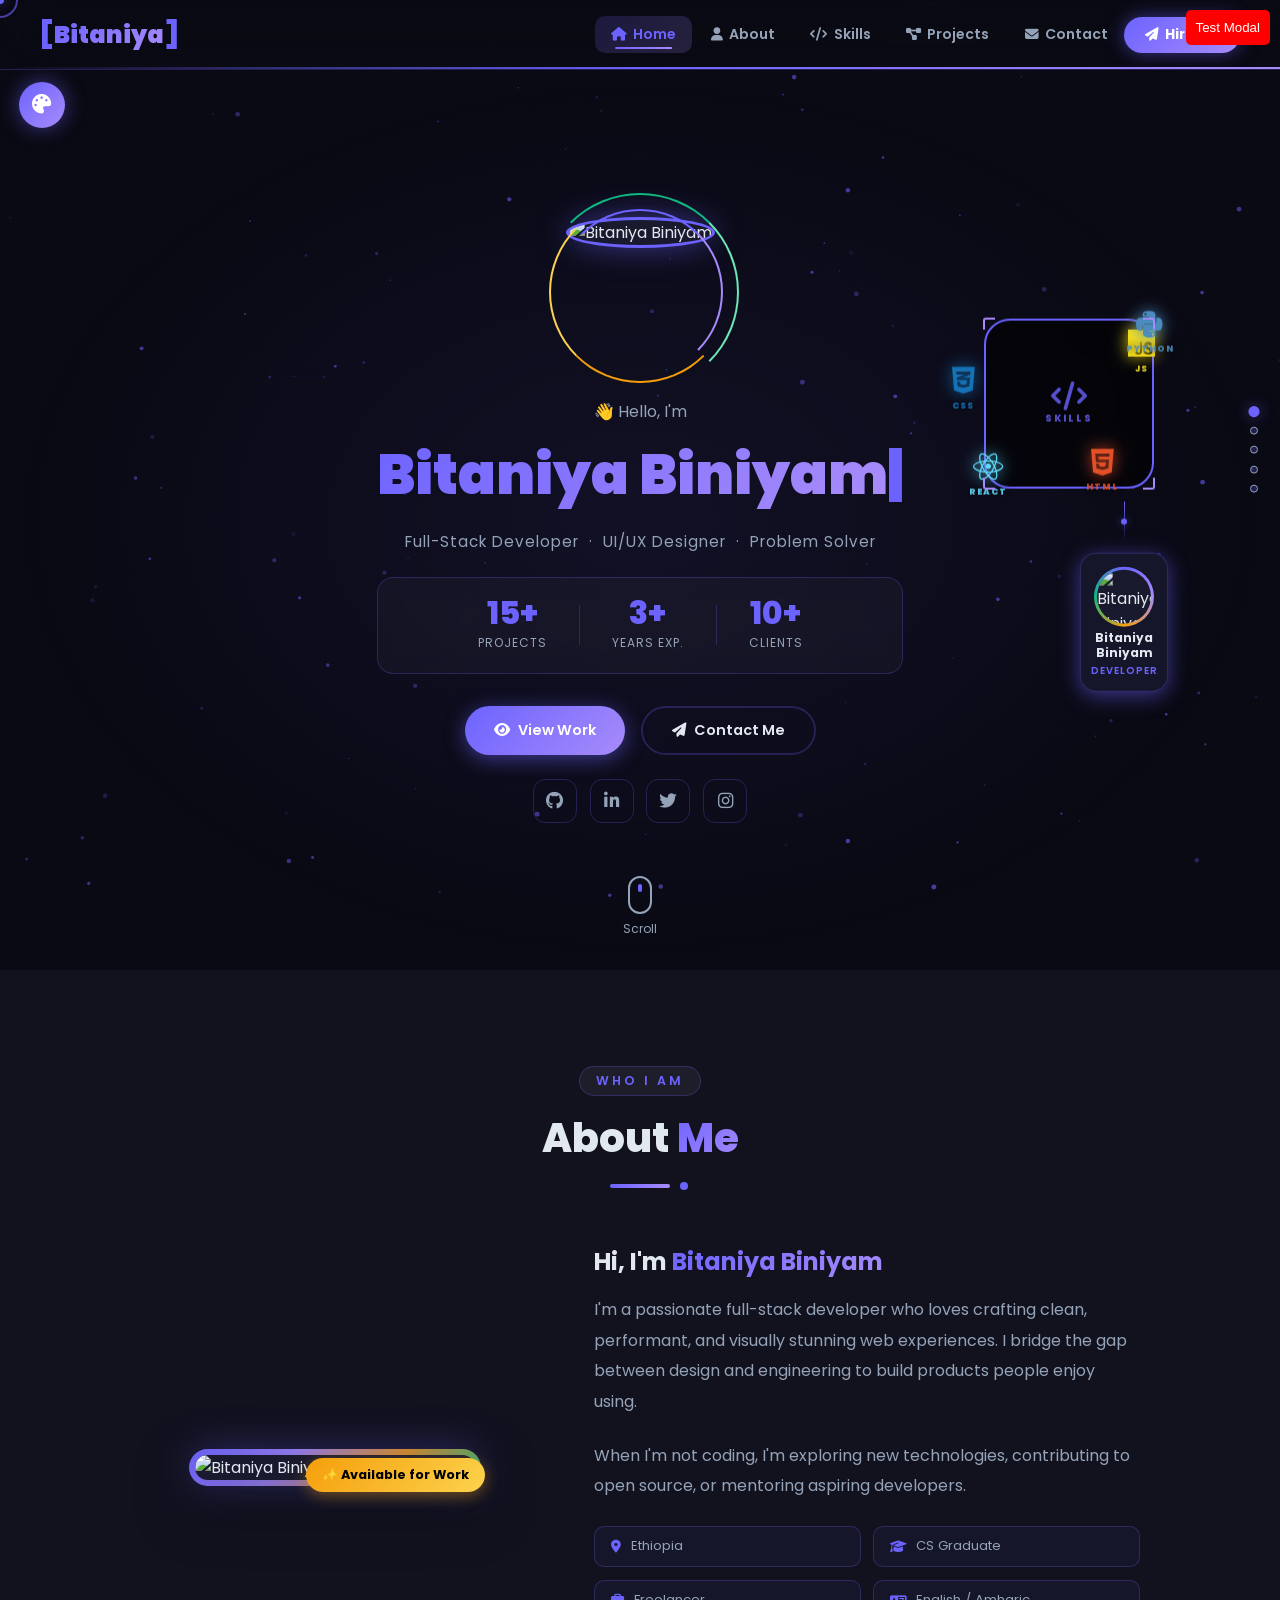
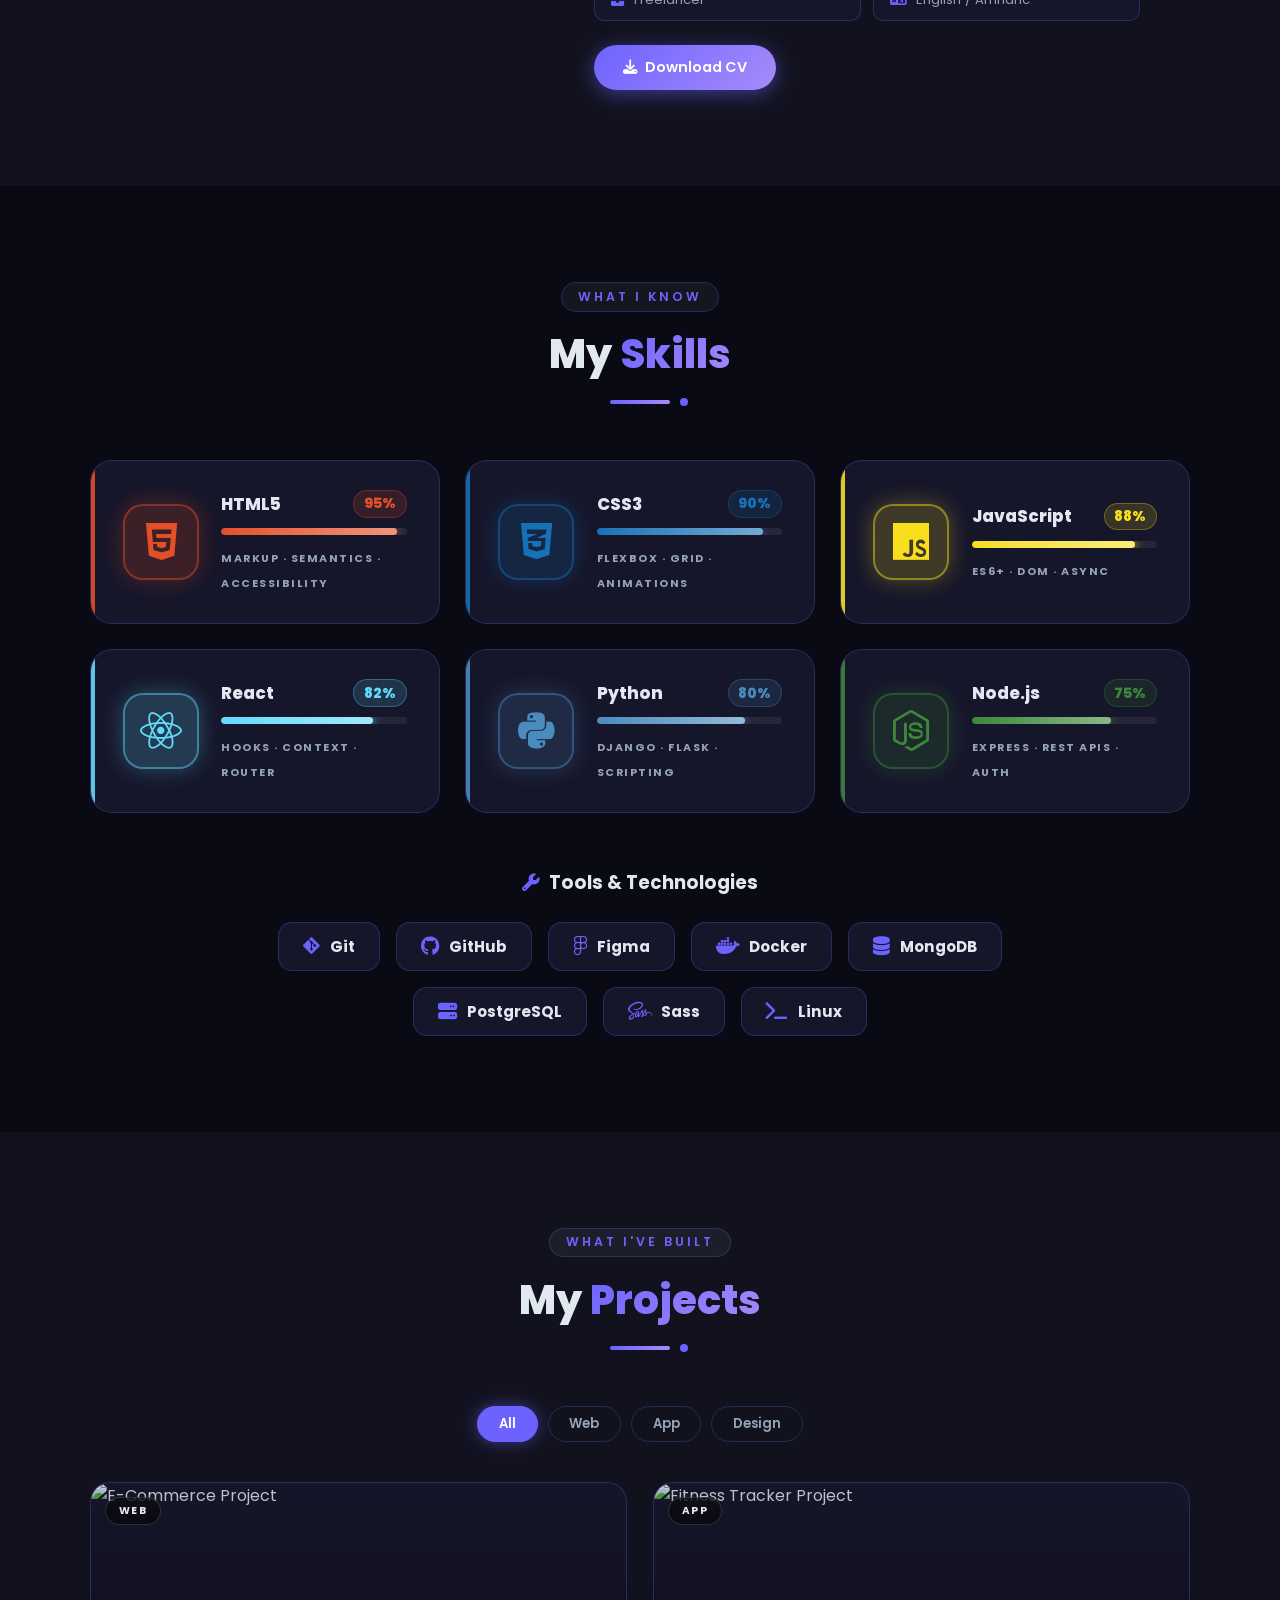
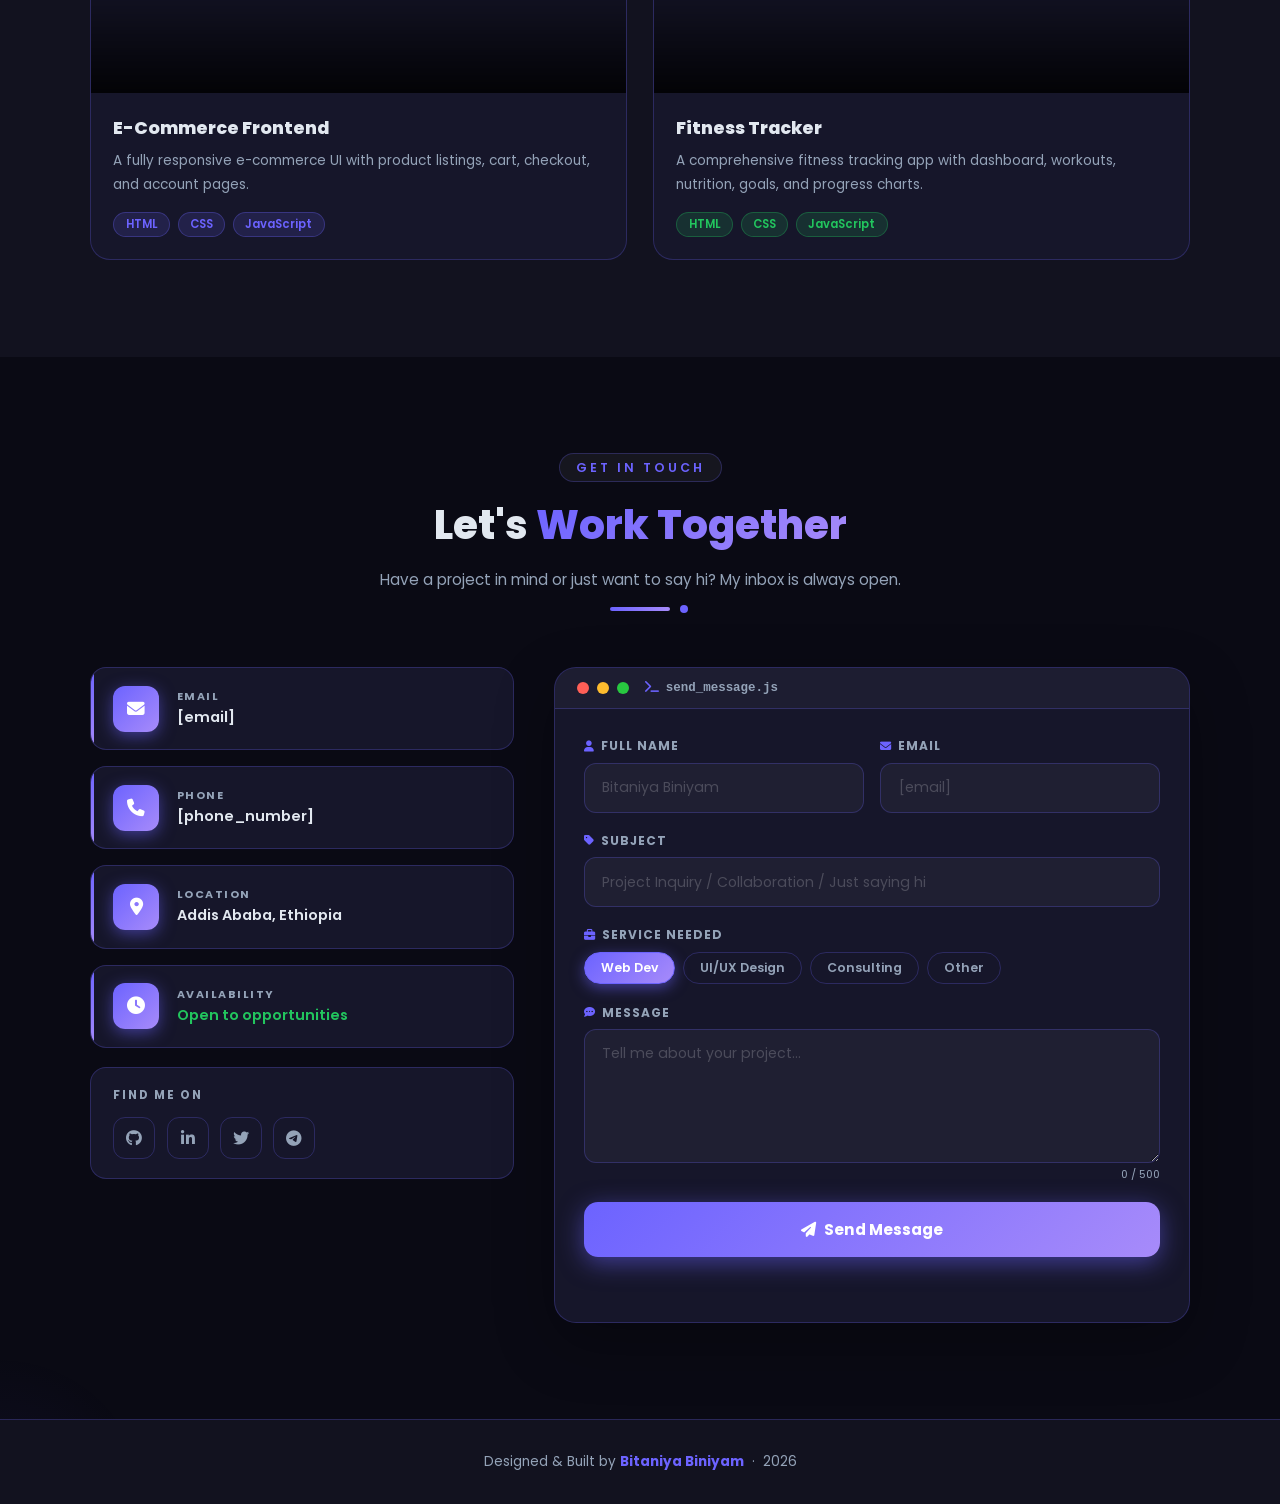
==== commit a88c6efc: "Update print statement from 'Hello' to 'Goodbye'" ====
--- a/index.html
+++ b/index.html
@@ -281,7 +281,7 @@
           <div class="proj-overlay"></div>
           <span class="proj-cat-label">App</span>
           <div class="proj-hover-actions">
-            <a href="fitness tracker/index.html" class="proj-live-btn"><i class="fa fa-eye"></i> Live Demo</a>
+            <a href="https://github.com/bitabini24-cyber/fitness-tracker" class="proj-live-btn"><i class="fa fa-eye"></i> Live Demo</a>
           </div>
         </div>
         <div style="padding:1.4rem;">
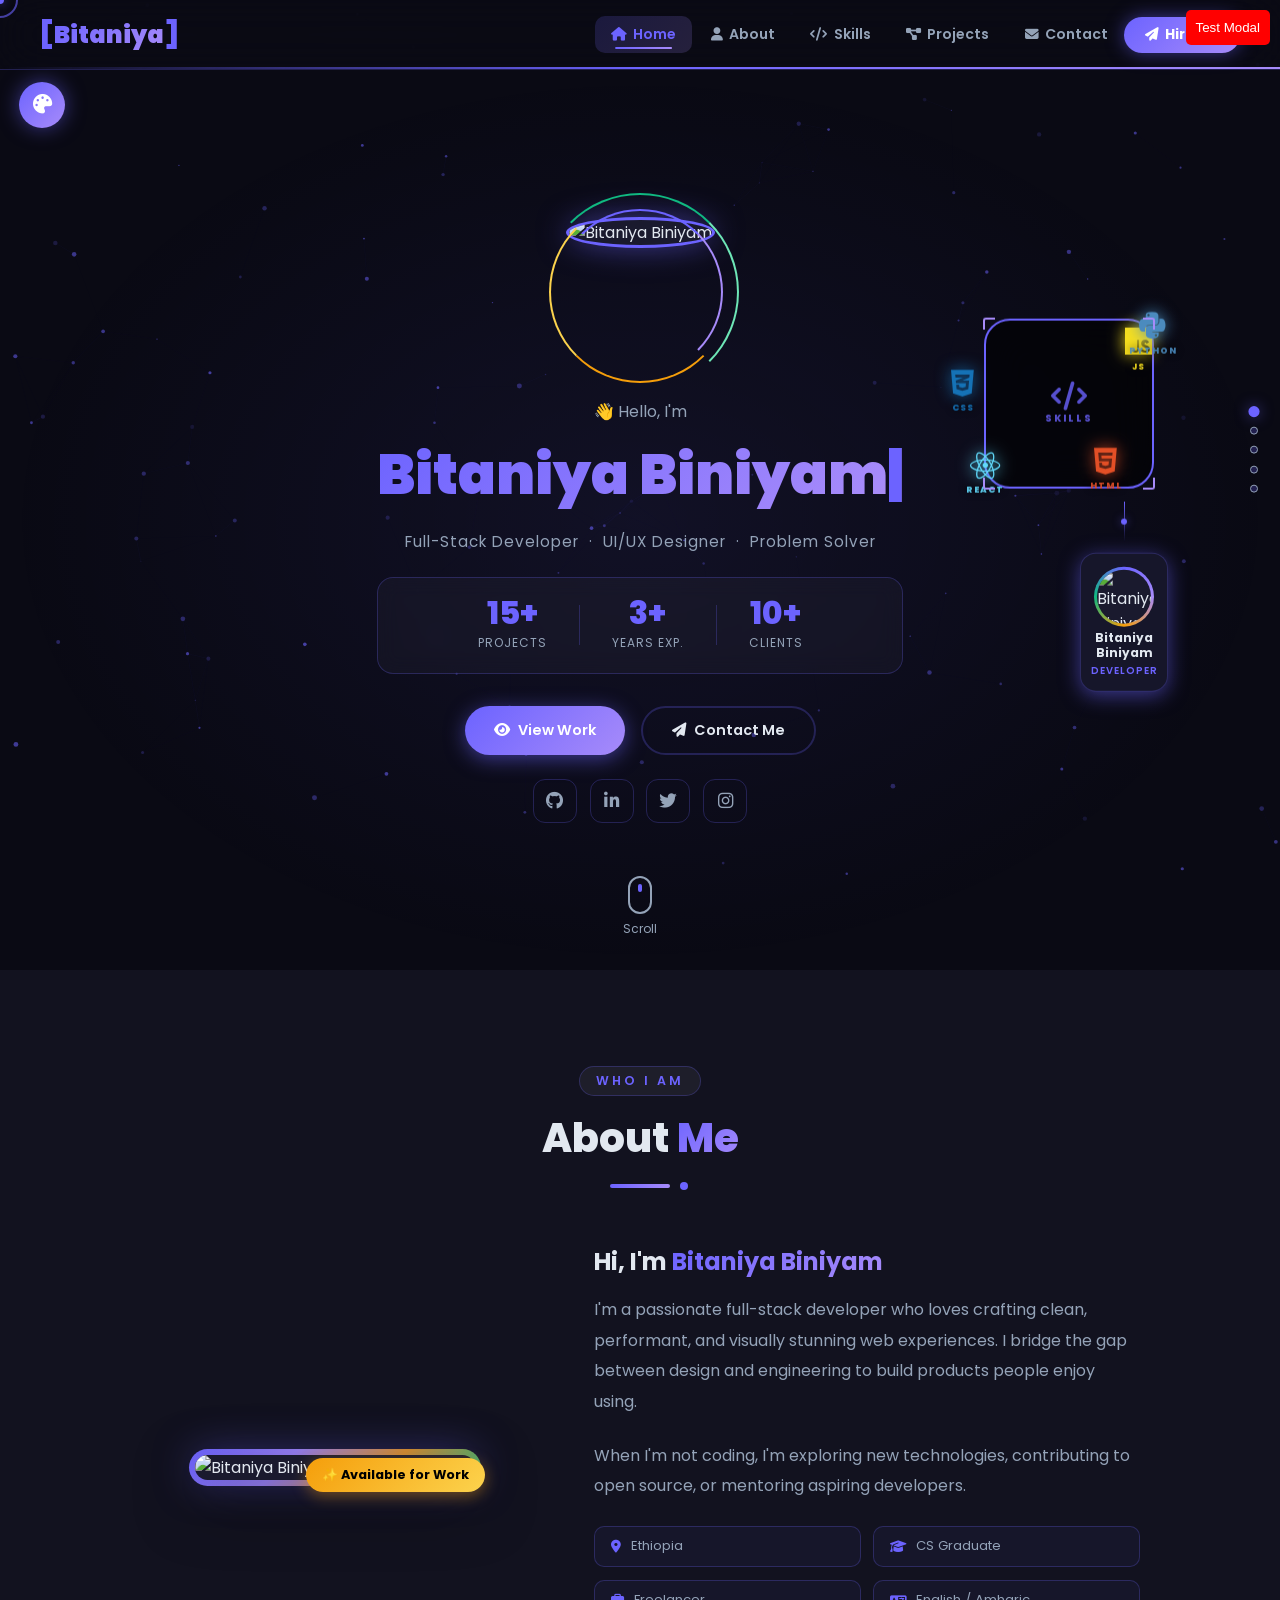
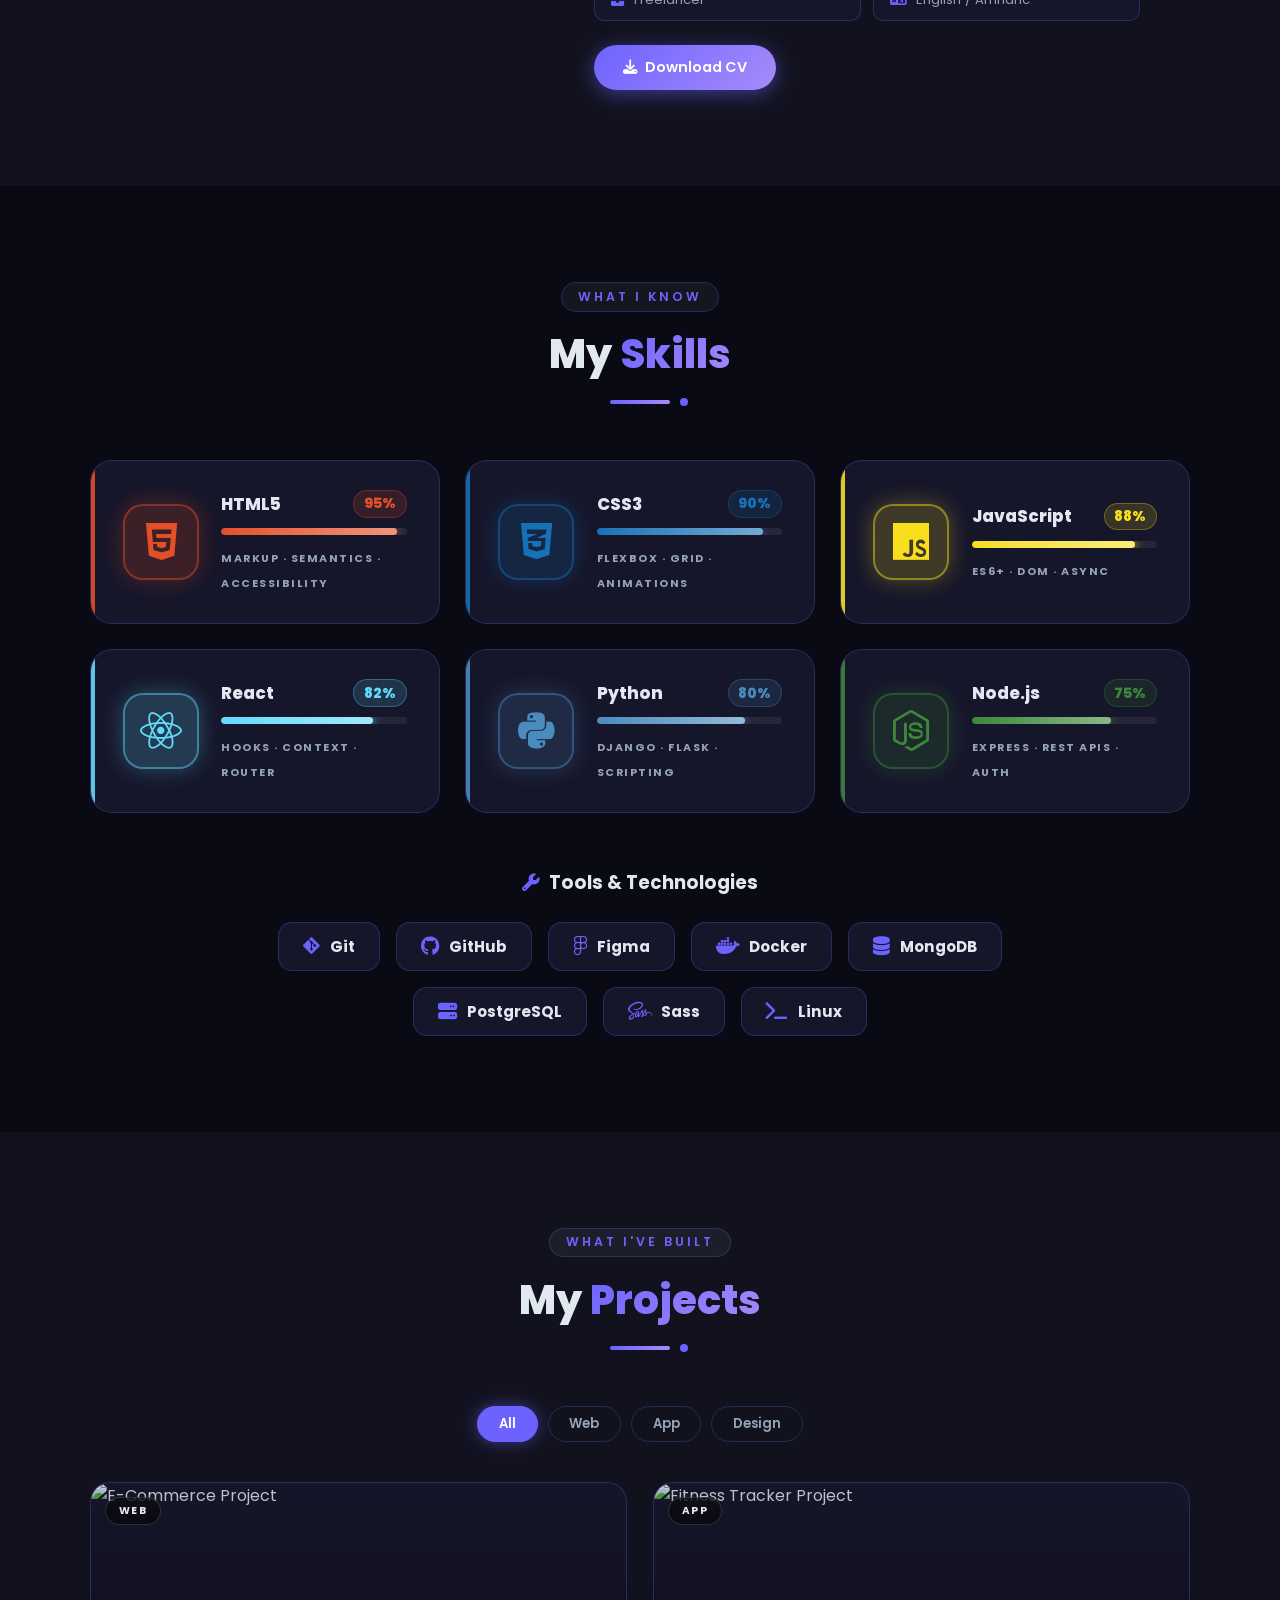
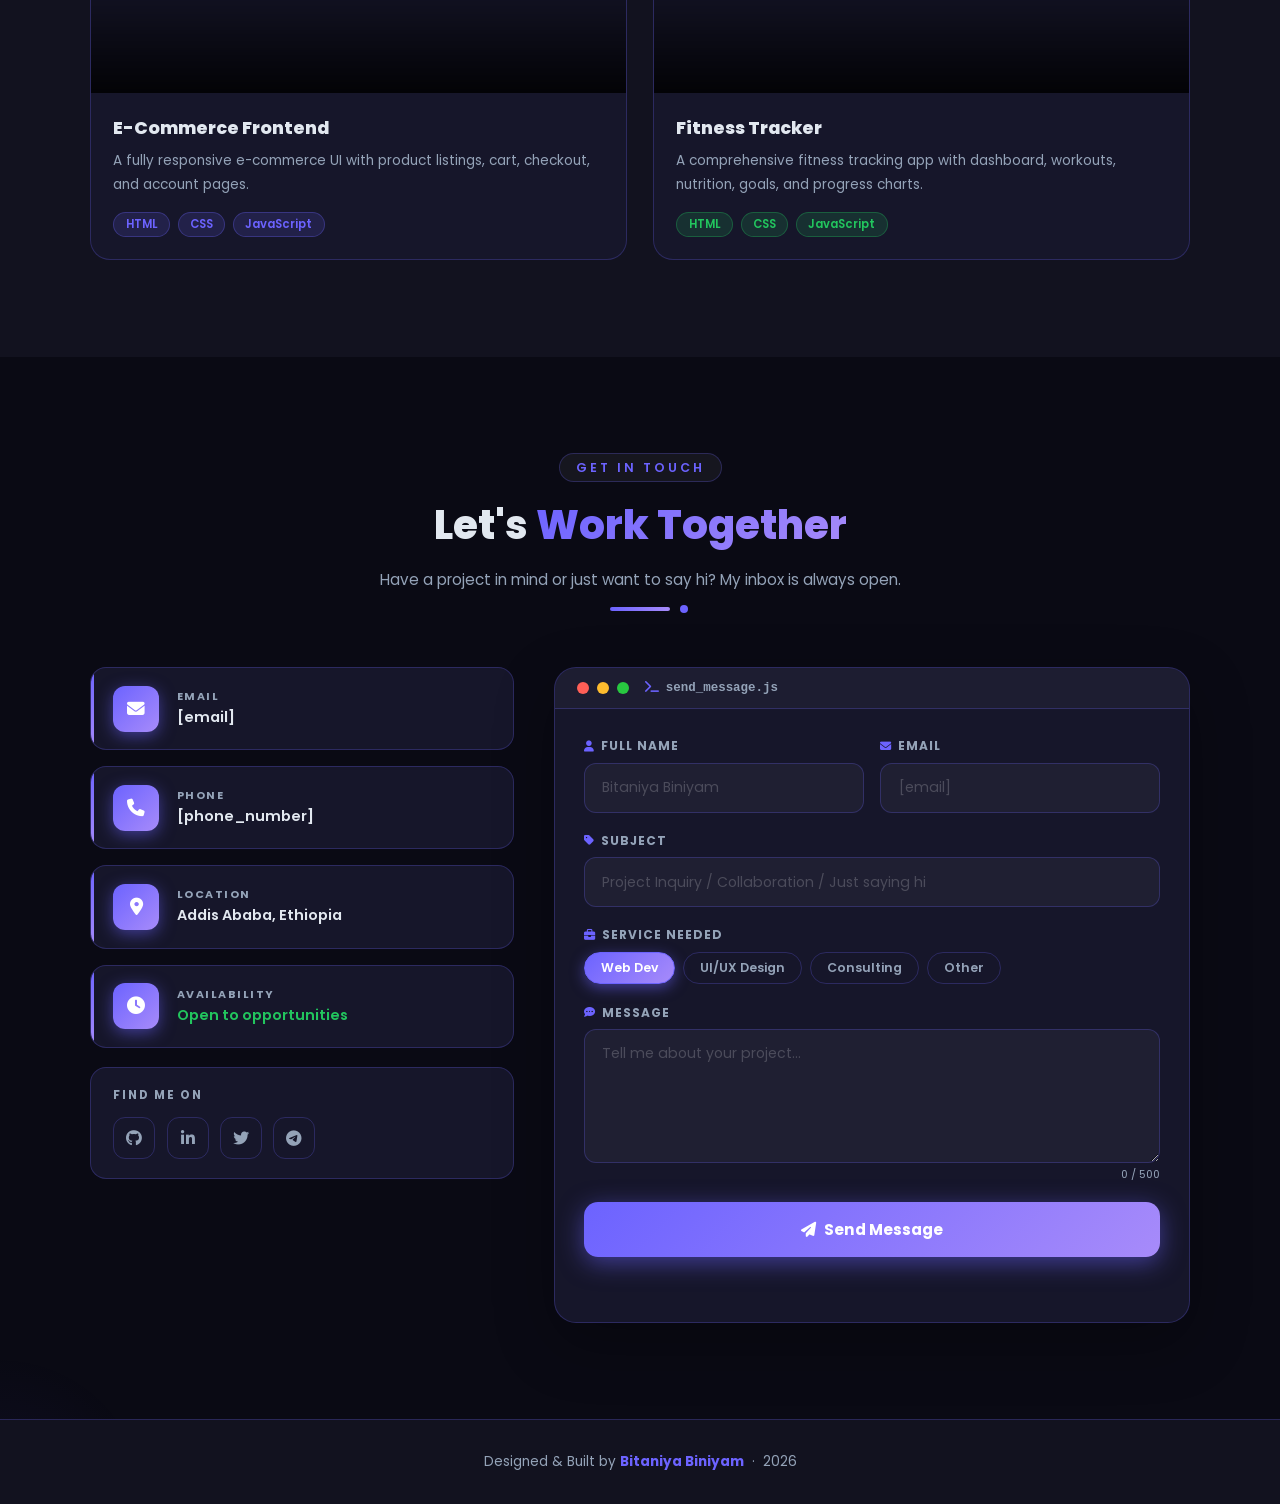
==== commit 1b5f665e: "Update print statement from 'Hello' to 'Goodbye'" ====
--- a/index.html
+++ b/index.html
@@ -281,7 +281,7 @@
           <div class="proj-overlay"></div>
           <span class="proj-cat-label">App</span>
           <div class="proj-hover-actions">
-            <a href="https://github.com/bitabini24-cyber/fitness-tracker" class="proj-live-btn"><i class="fa fa-eye"></i> Live Demo</a>
+            <a href="https://github.com/bitabini24-cyber/fitness-tracker/" class="proj-live-btn"><i class="fa fa-eye"></i> Live Demo</a>
           </div>
         </div>
         <div style="padding:1.4rem;">
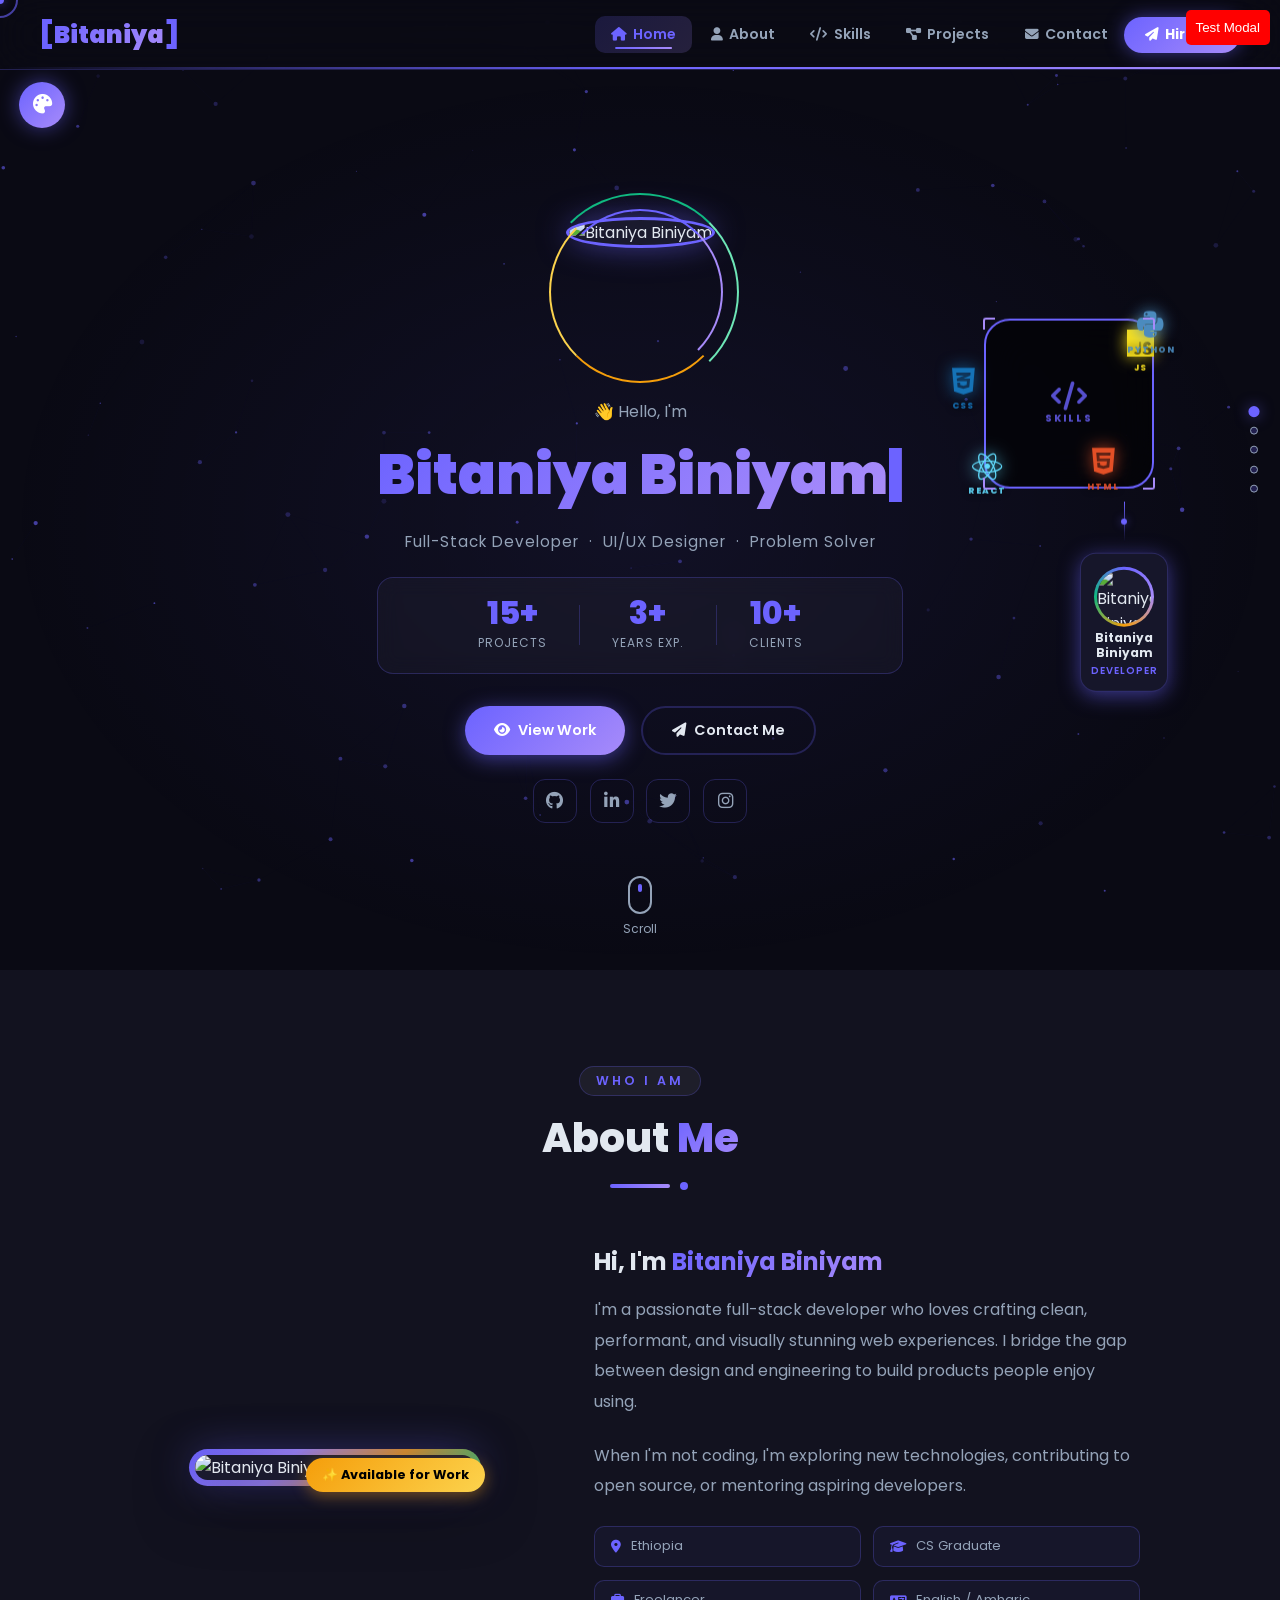
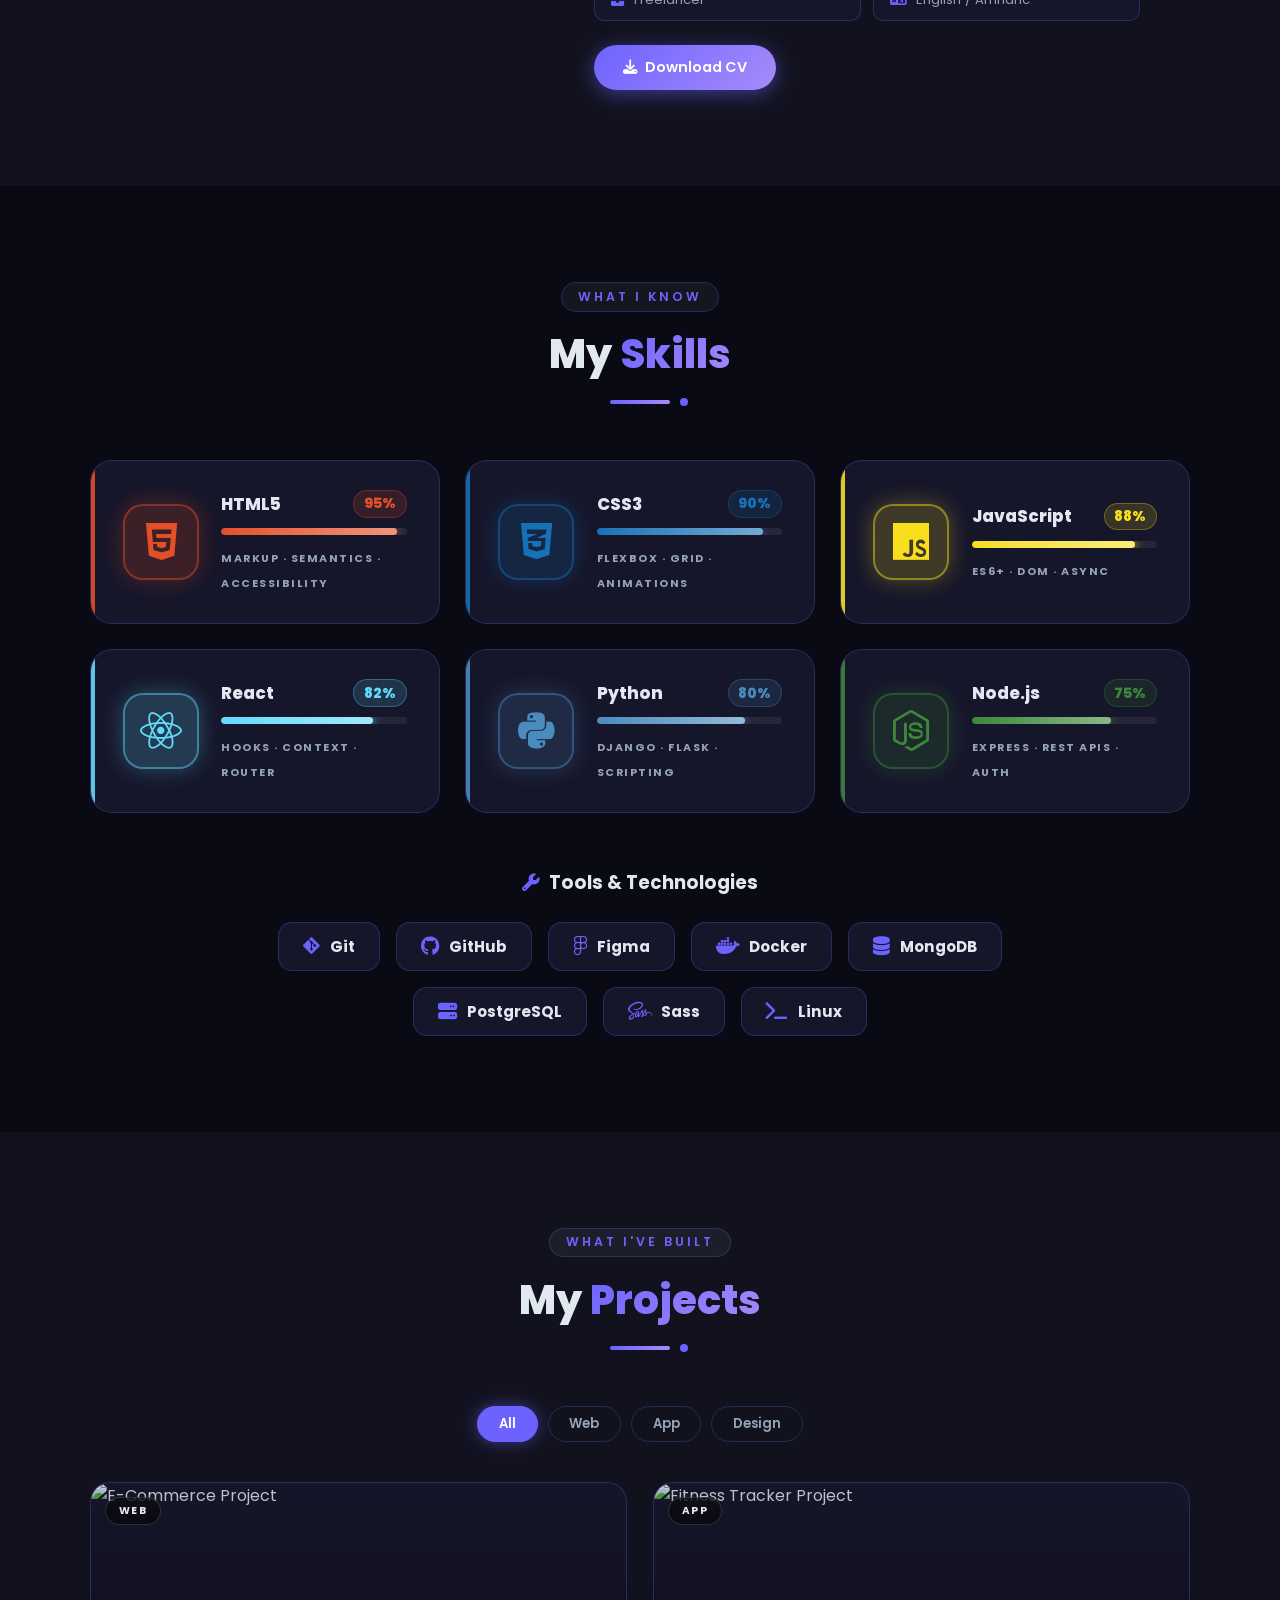
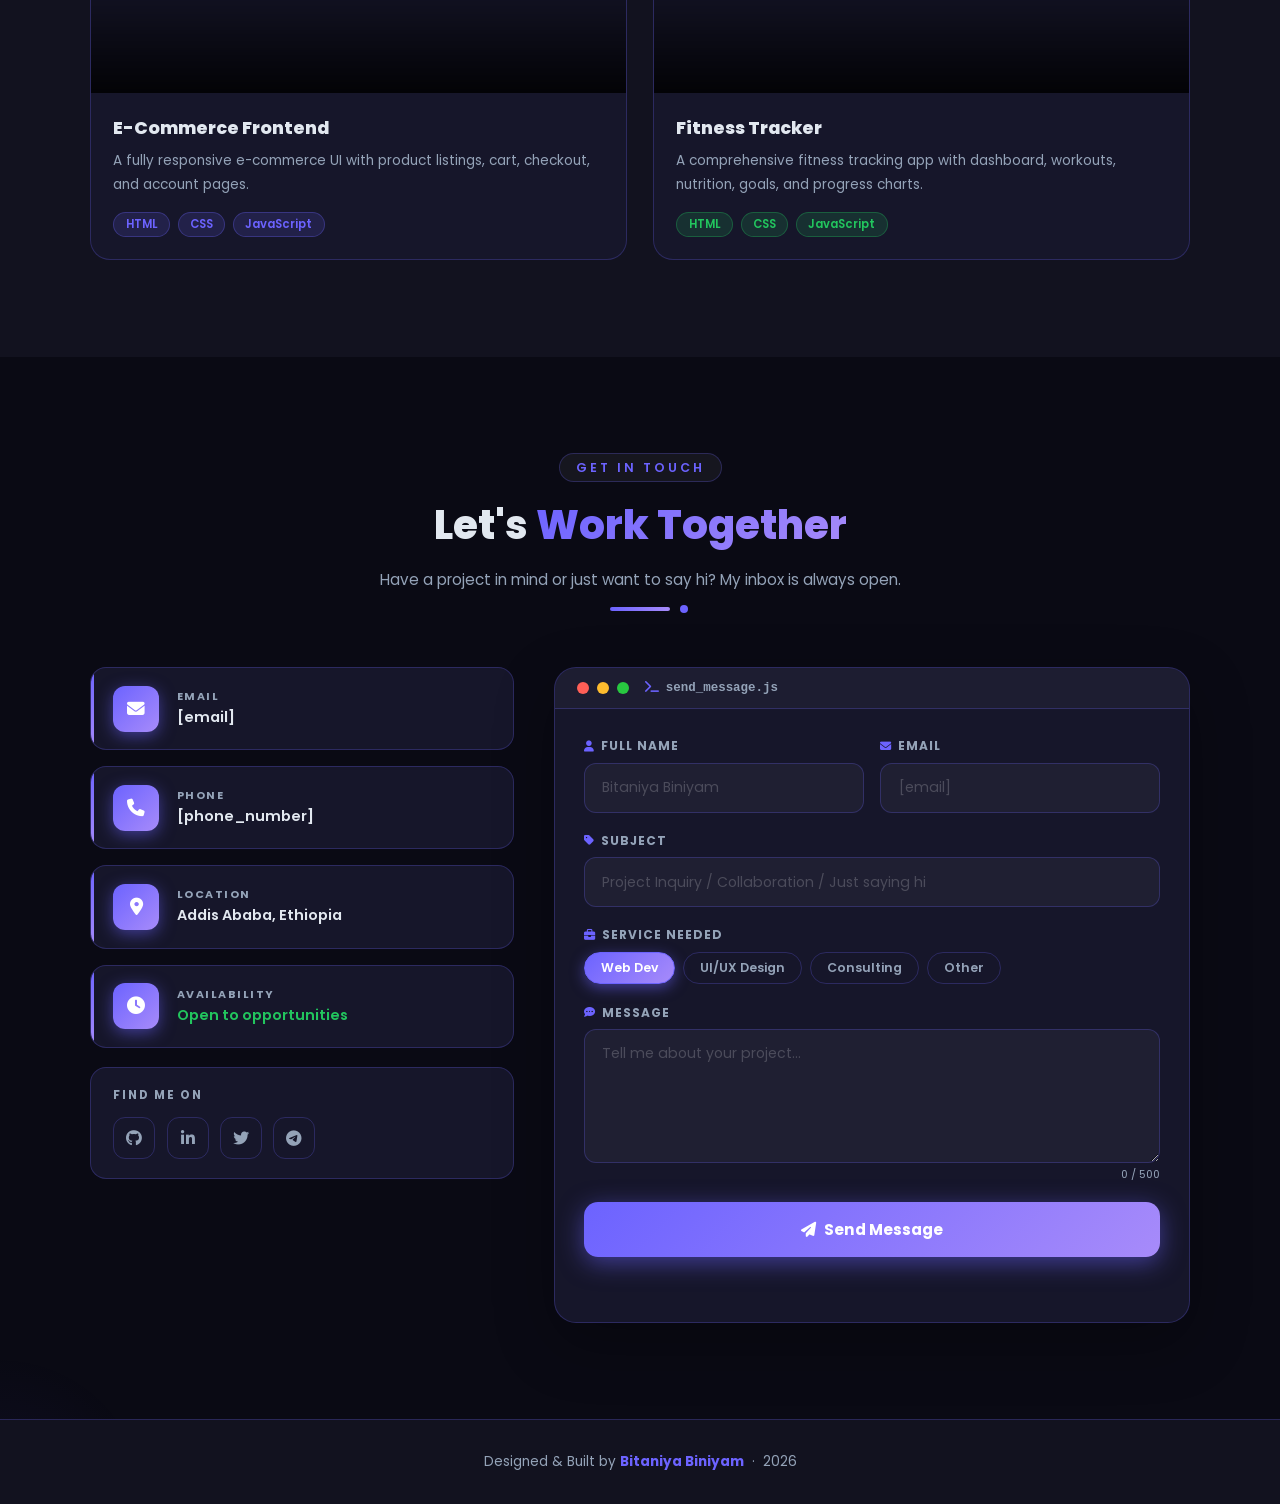
==== commit 8e674212: "Update print statement from 'Hello' to 'Goodbye'" ====
--- a/index.html
+++ b/index.html
@@ -281,7 +281,7 @@
           <div class="proj-overlay"></div>
           <span class="proj-cat-label">App</span>
           <div class="proj-hover-actions">
-            <a href="https://github.com/bitabini24-cyber/fitness-tracker/" class="proj-live-btn"><i class="fa fa-eye"></i> Live Demo</a>
+            <a href="https://github.com/bitabini24-cyber/fitness-tracker/"><i class="fa fa-eye"></i> Live Demo</a>
           </div>
         </div>
         <div style="padding:1.4rem;">
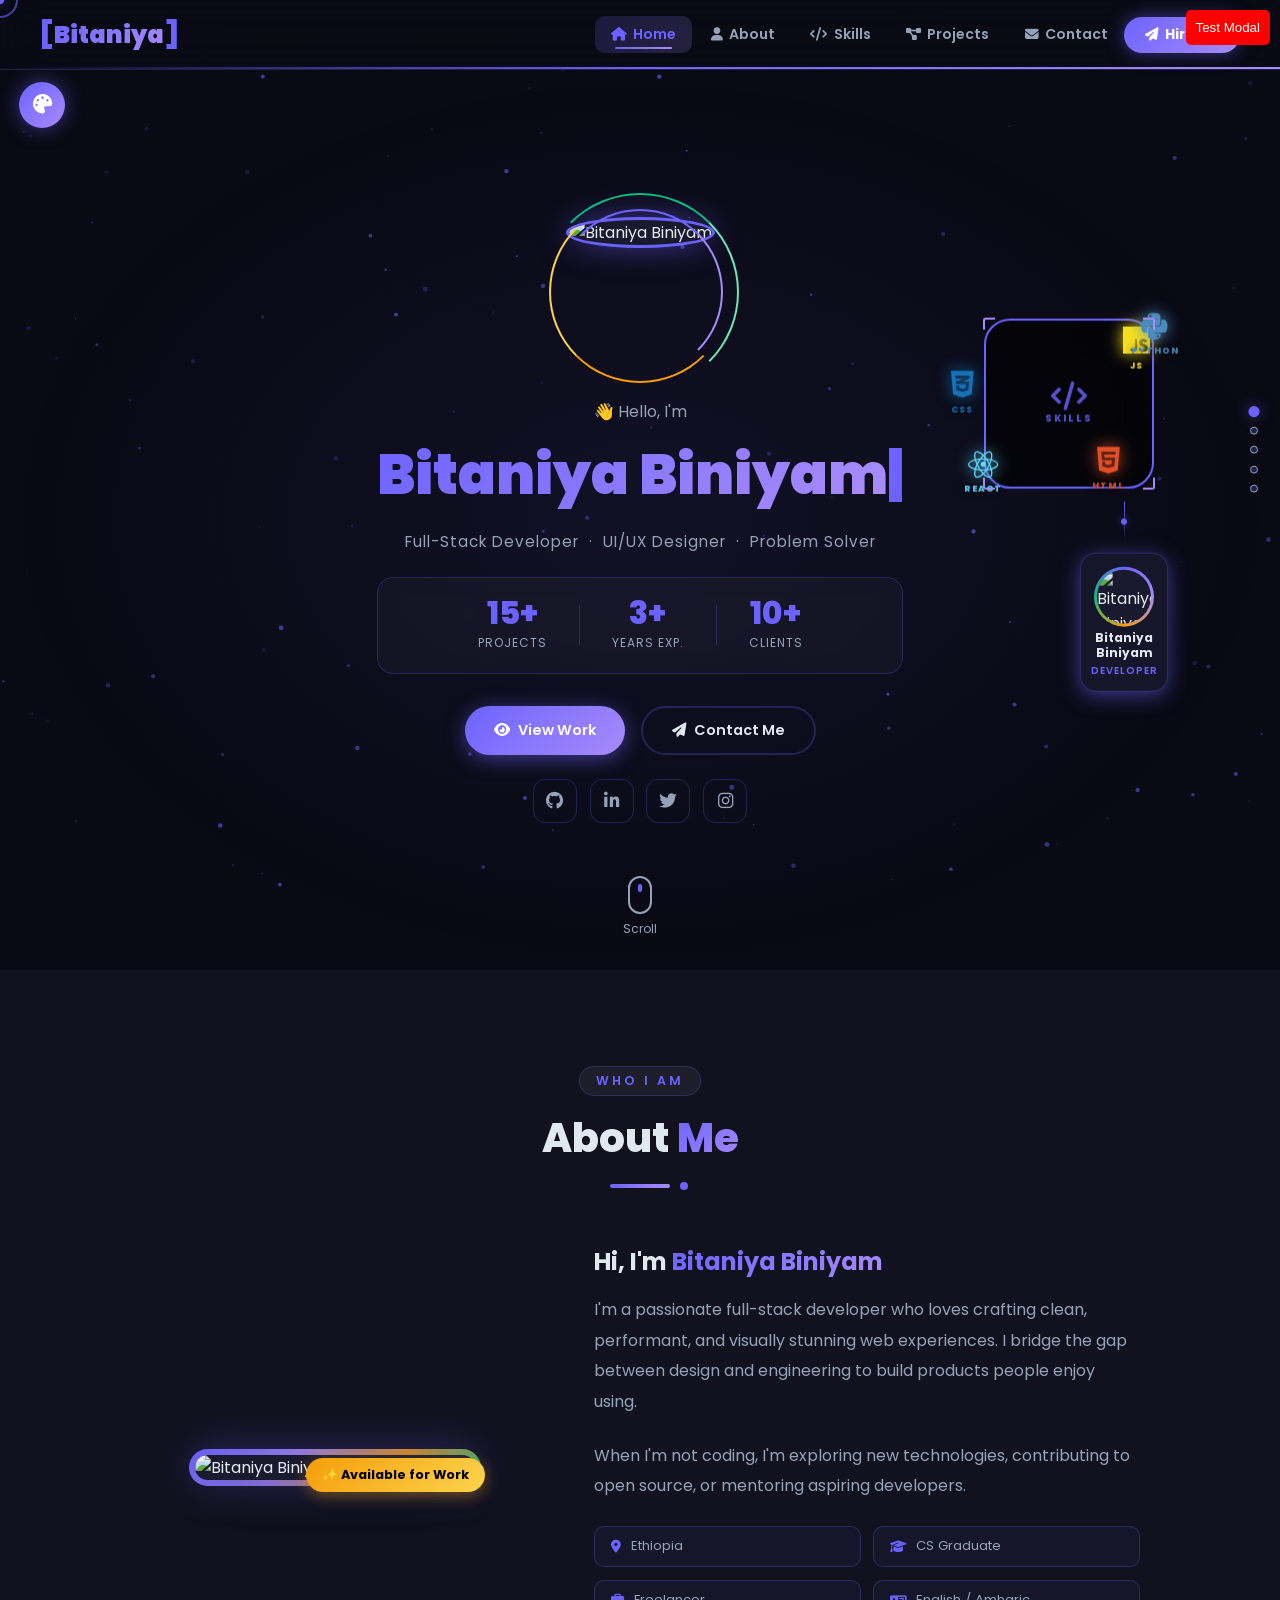
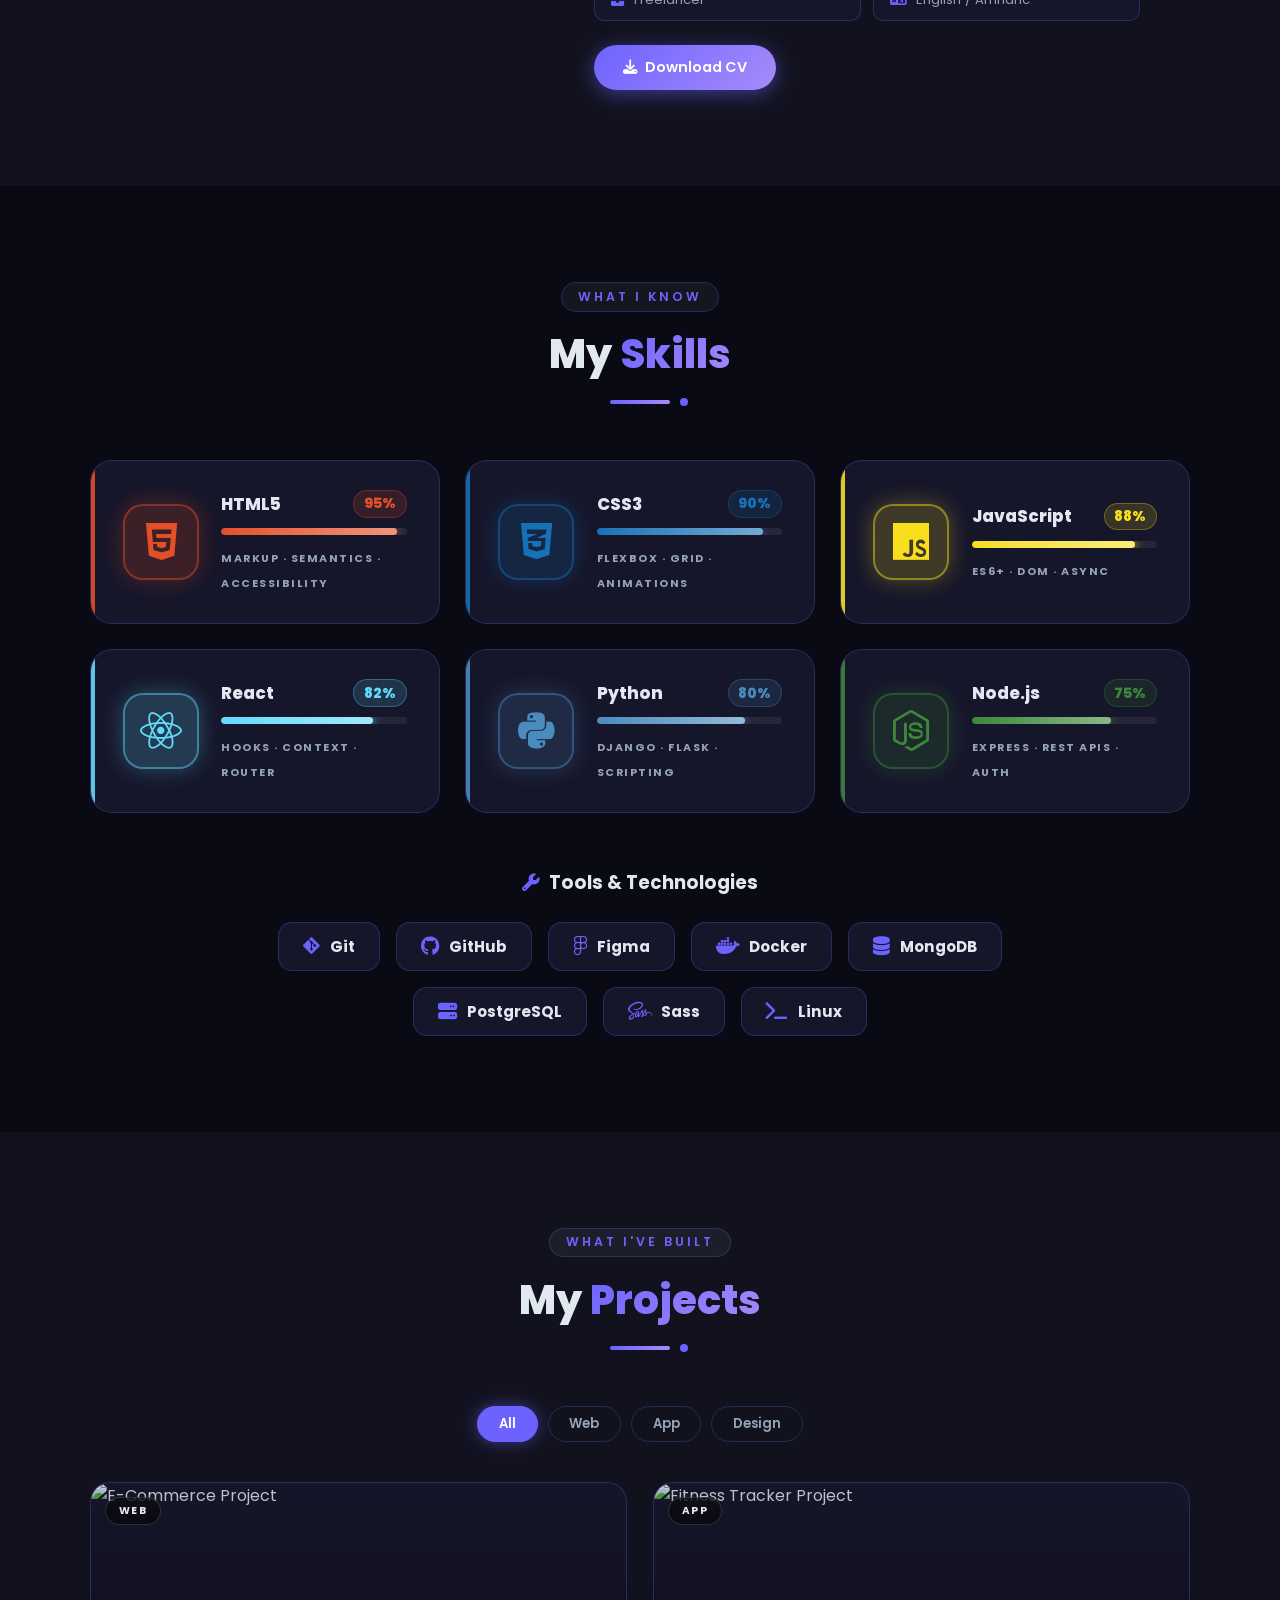
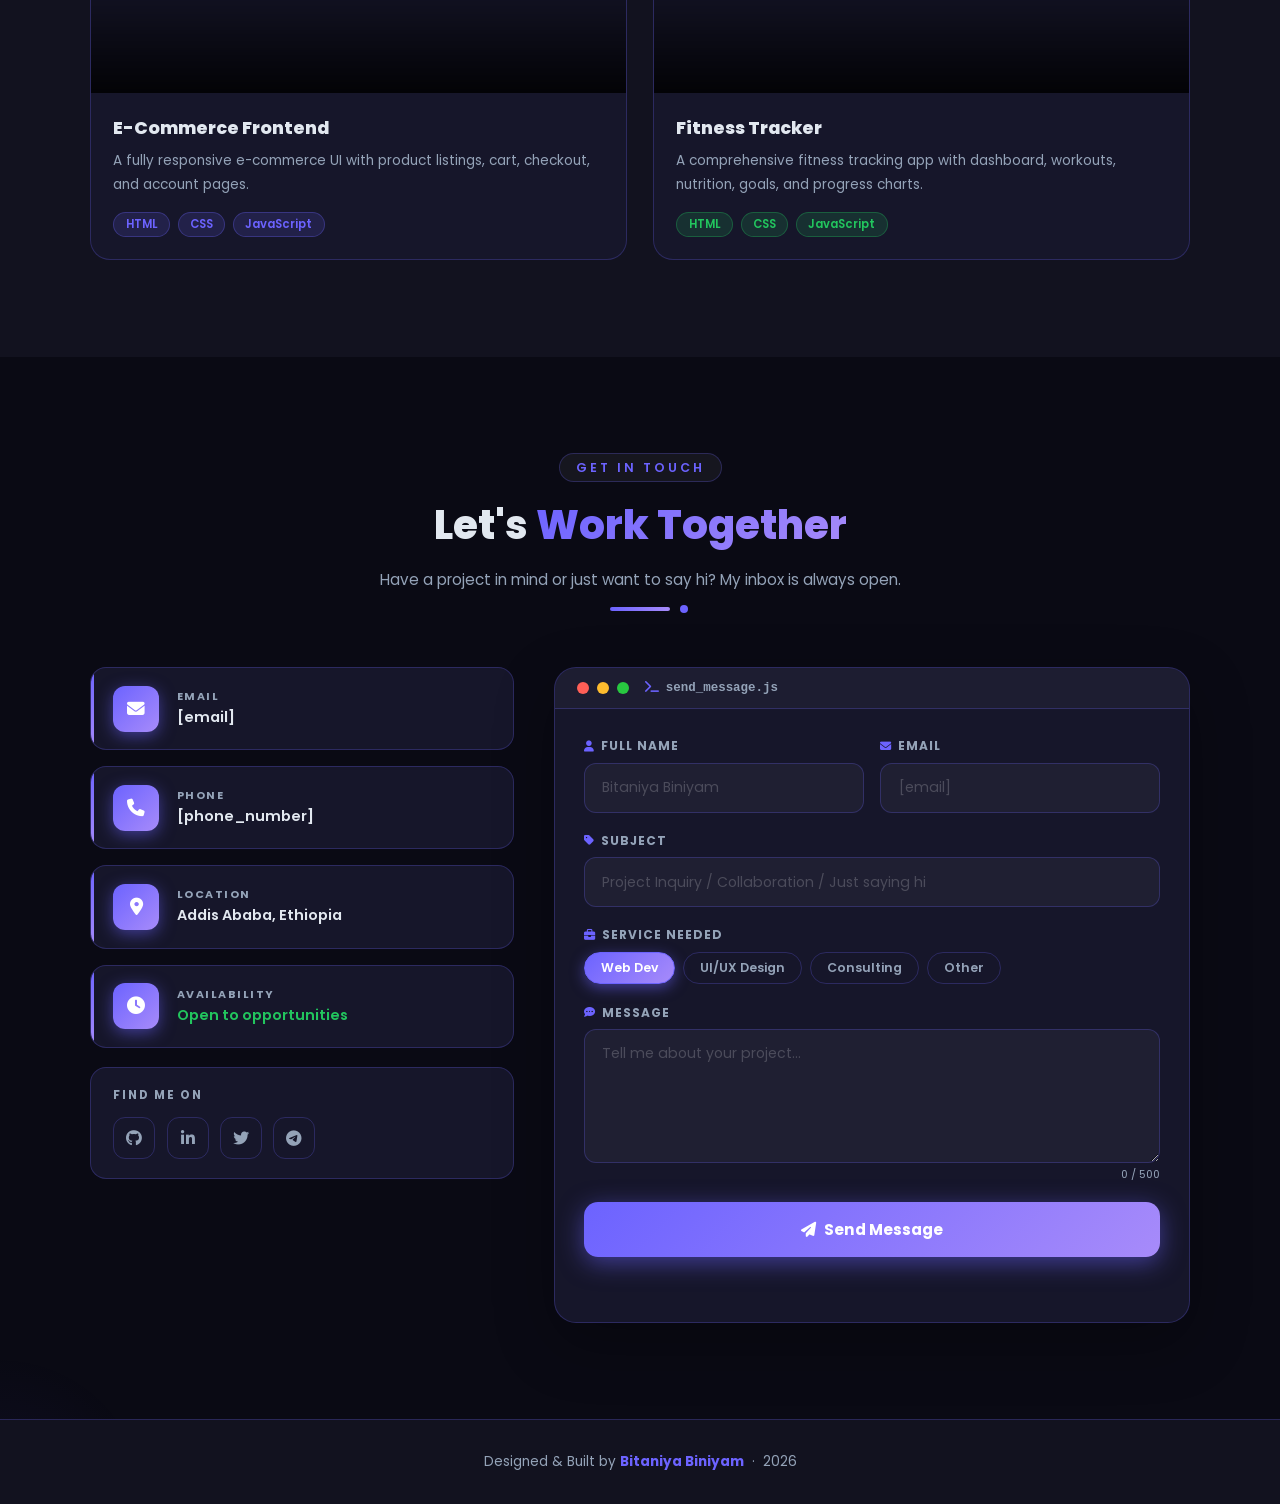
==== commit e5741b56: "Update index.html" ====
--- a/index.html
+++ b/index.html
@@ -65,7 +65,7 @@
     <!-- Profile card -->
     <div class="side-profile">
       <div class="side-profile-ring">
-        <img src="images/bitaniya.jpg" alt="Bitaniya Biniyam" class="side-profile-img" />
+        <img src="images/bitaniya.jpg.jpg" alt="Bitaniya Biniyam" class="side-profile-img" />
       </div>
       <span class="side-profile-name">Bitaniya<br>Biniyam</span>
       <span class="side-profile-role">Developer</span>
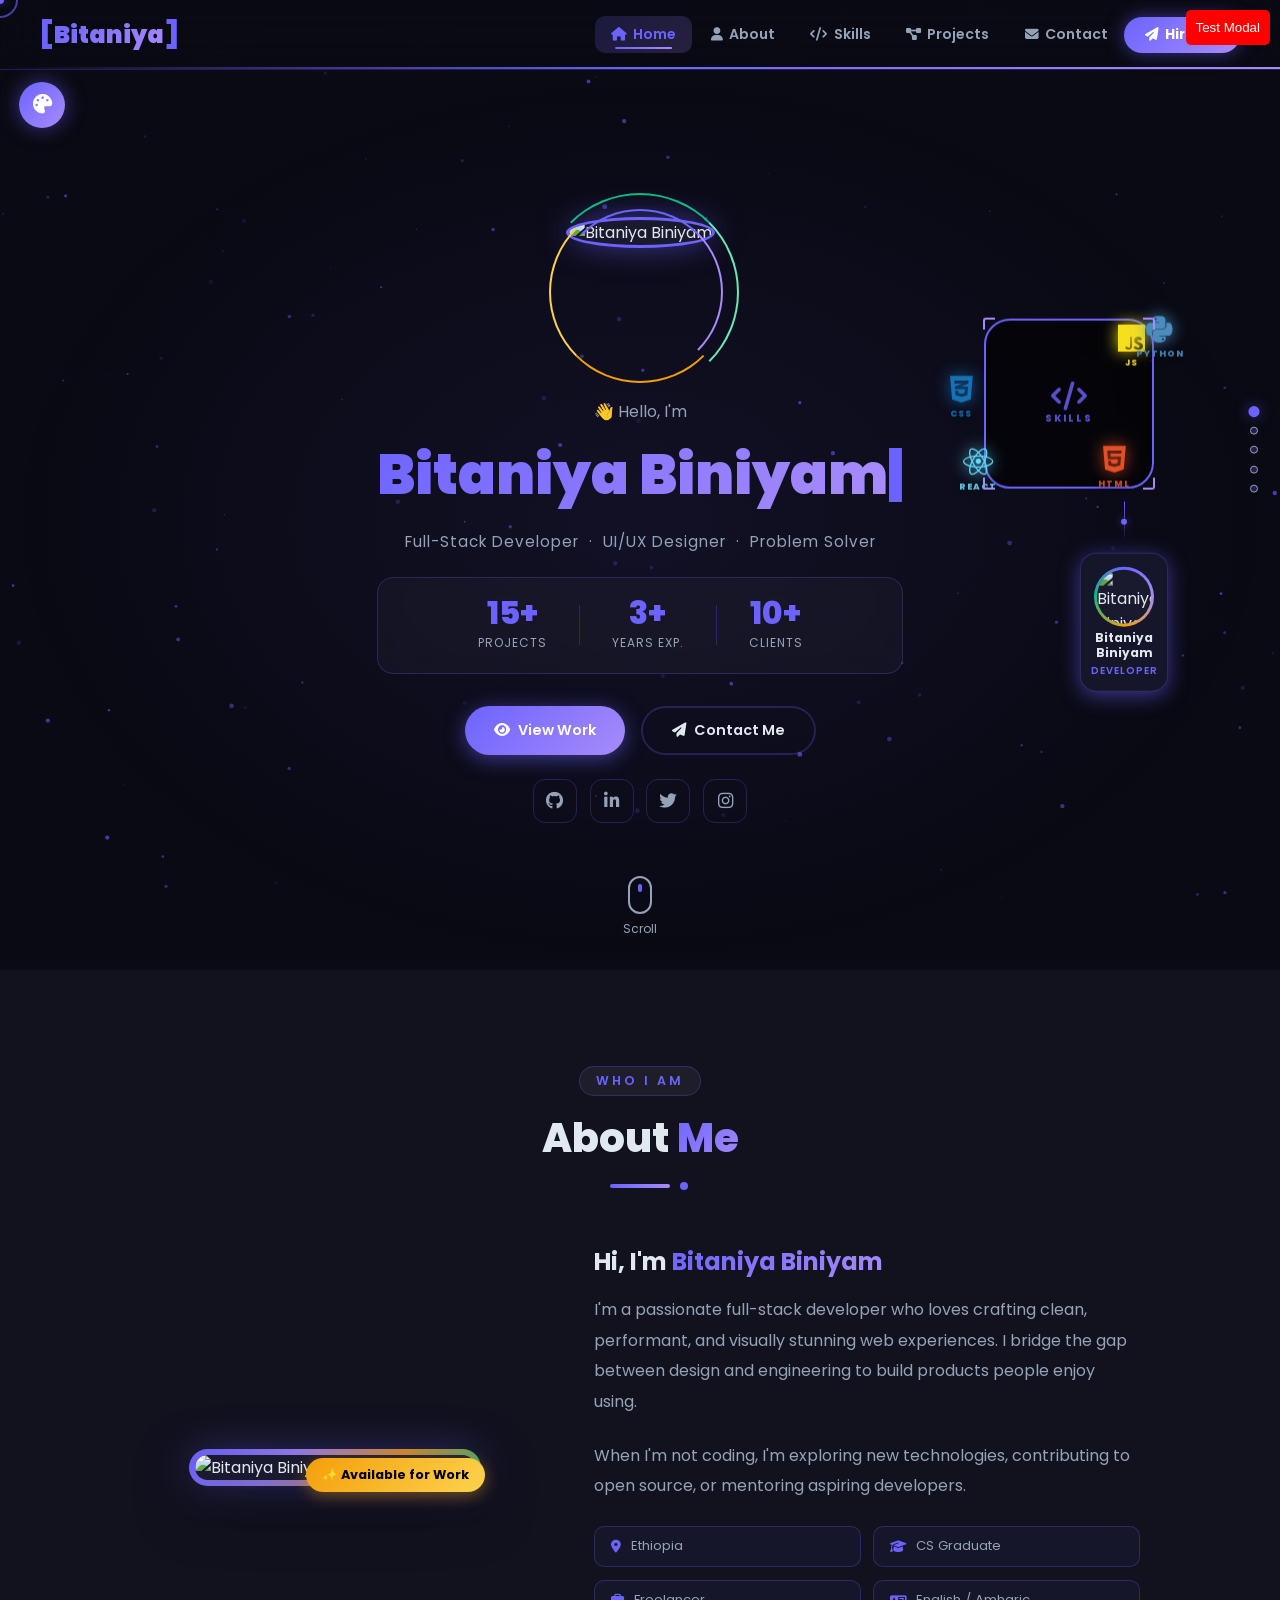
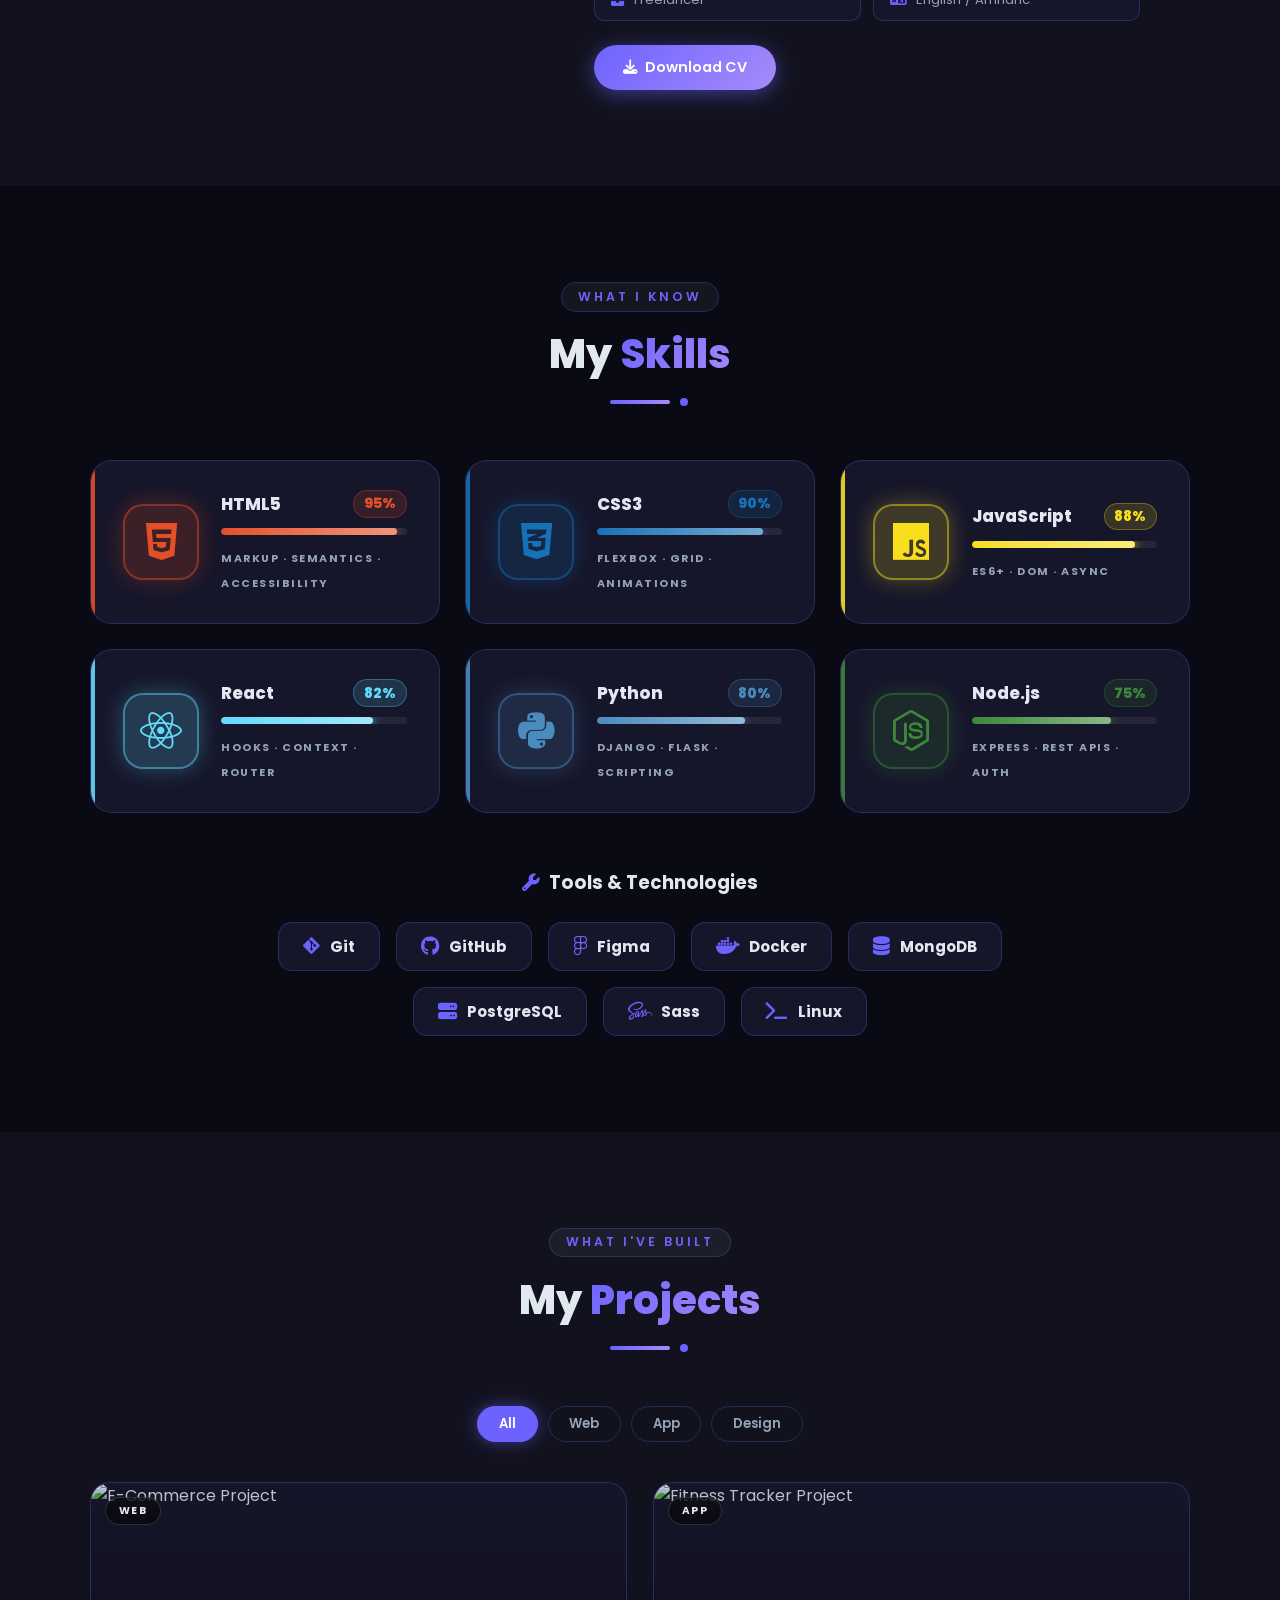
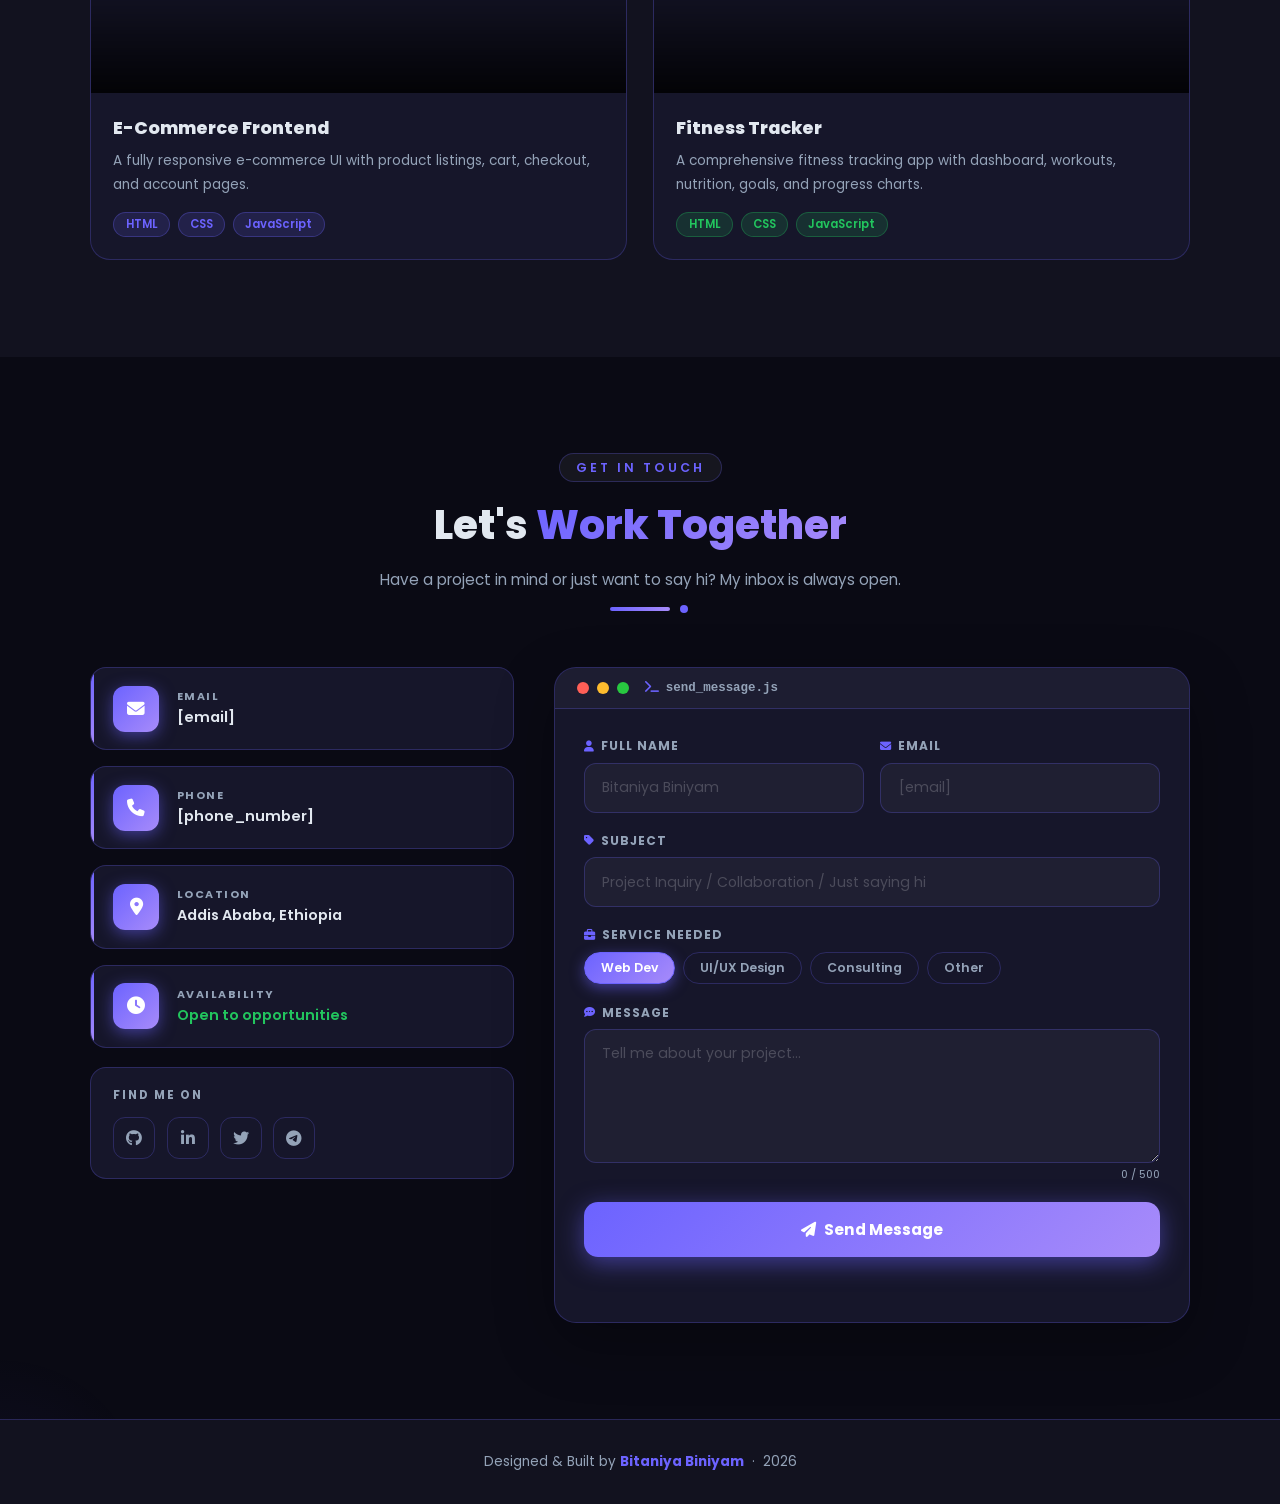
==== commit f1690376: "Update index.html" ====
--- a/index.html
+++ b/index.html
@@ -281,7 +281,7 @@
           <div class="proj-overlay"></div>
           <span class="proj-cat-label">App</span>
           <div class="proj-hover-actions">
-            <a href="https://github.com/bitabini24-cyber/fitness-tracker/"><i class="fa fa-eye"></i> Live Demo</a>
+            <a href="fitness-tracker/index.html" class="proj-live-btn"><i class="fa fa-eye"></i> Live Demo</a>
           </div>
         </div>
         <div style="padding:1.4rem;">
